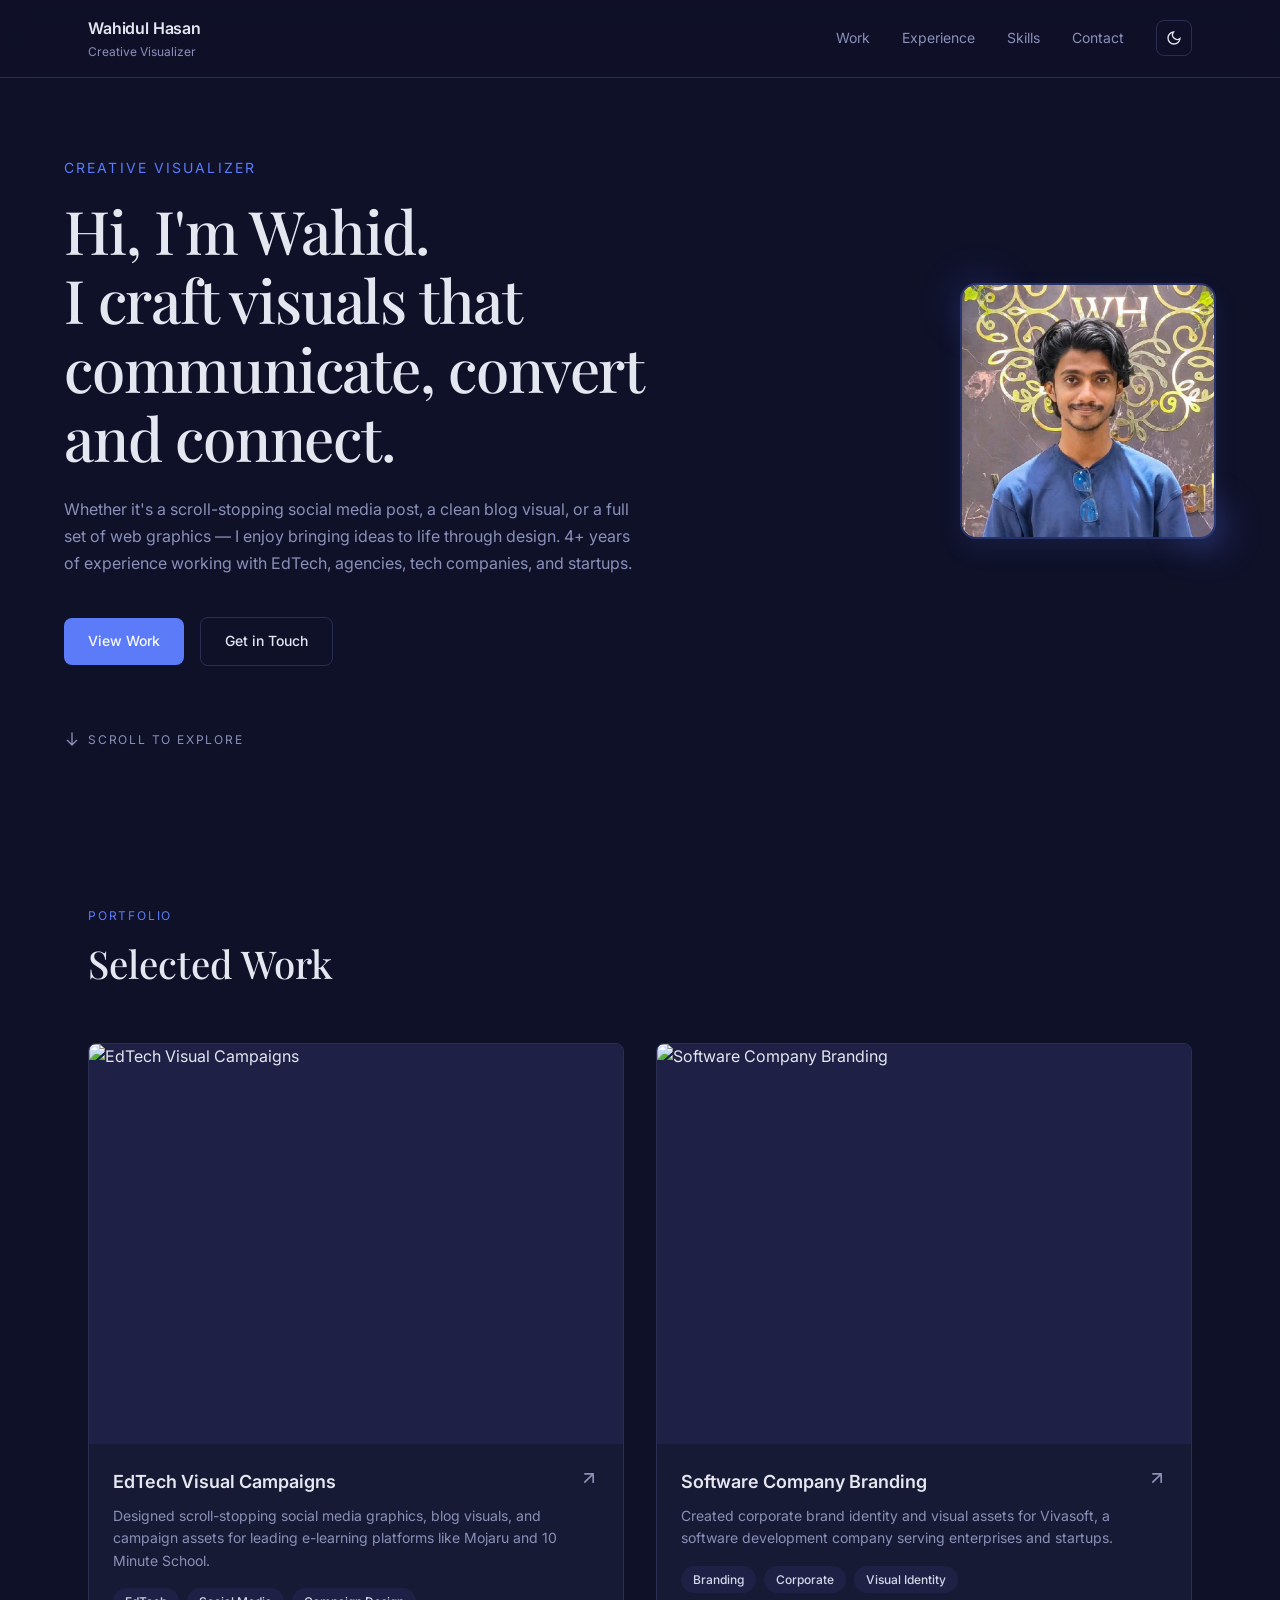
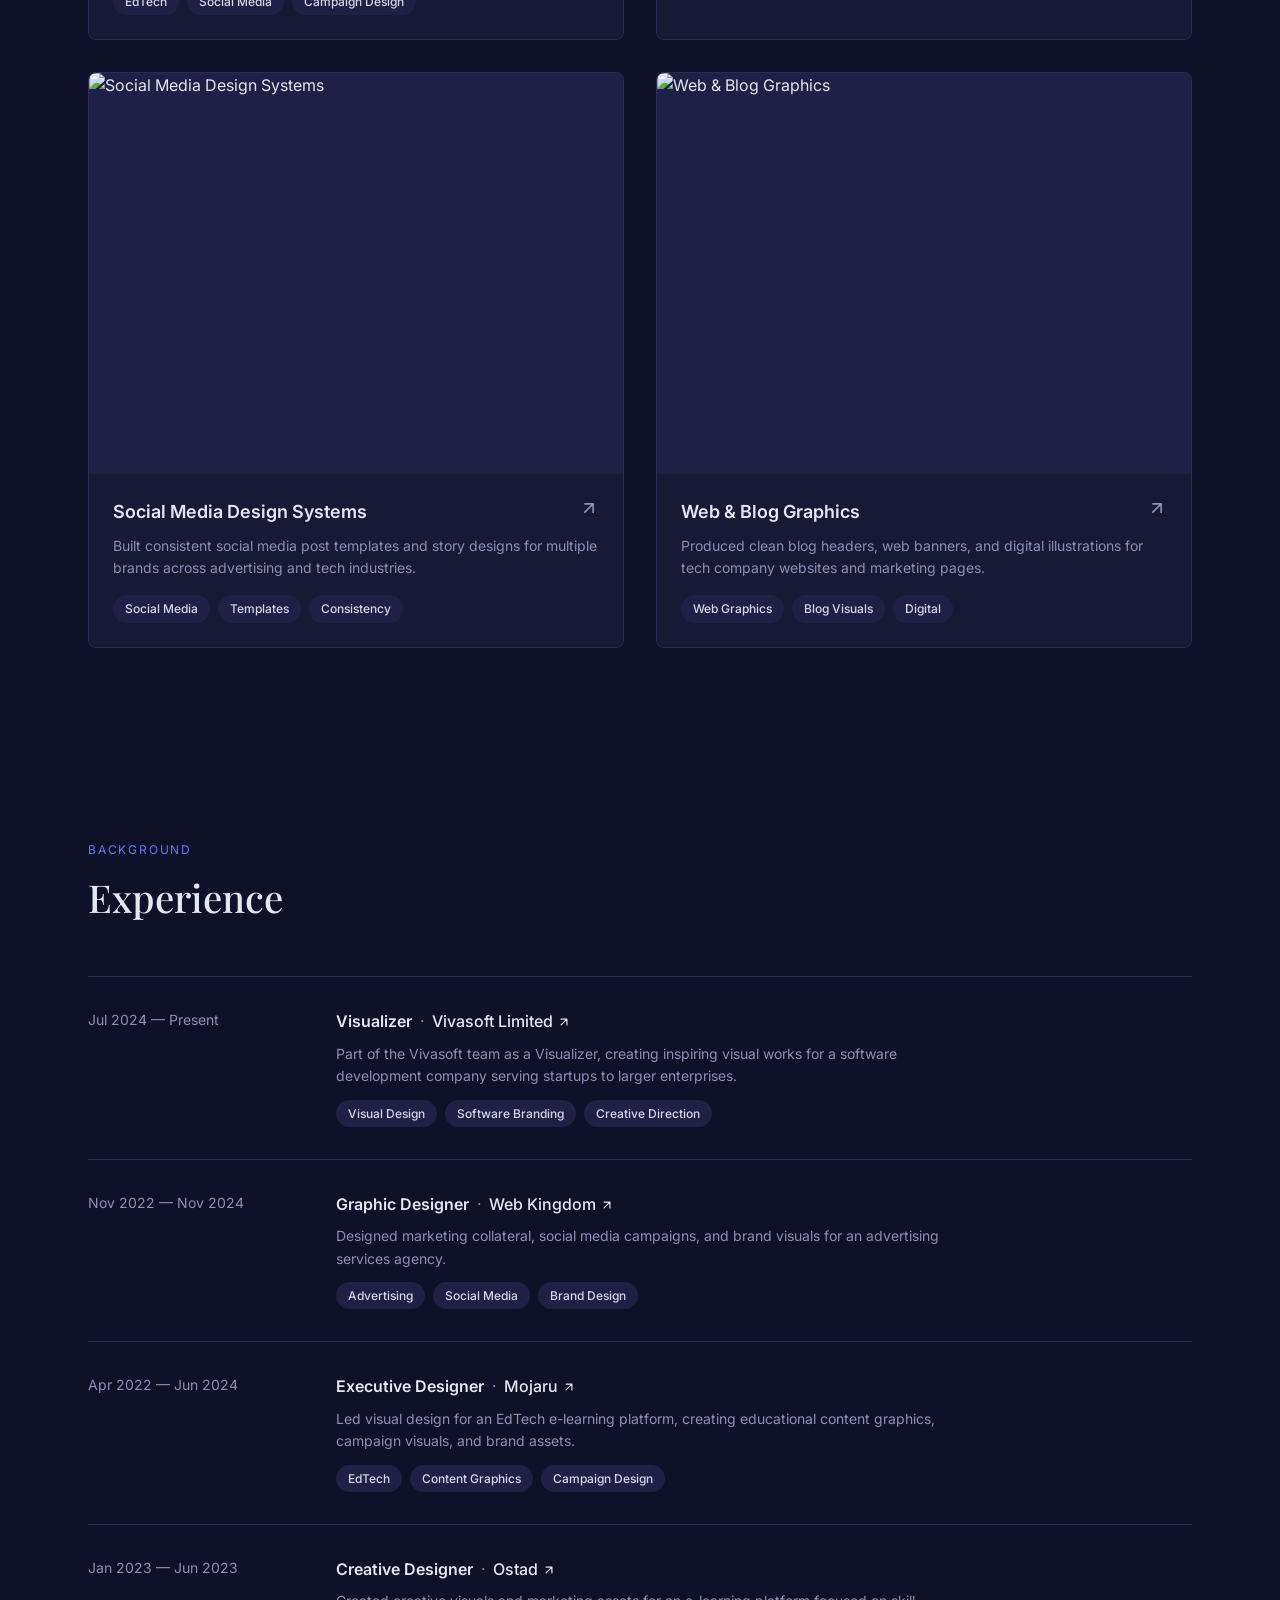
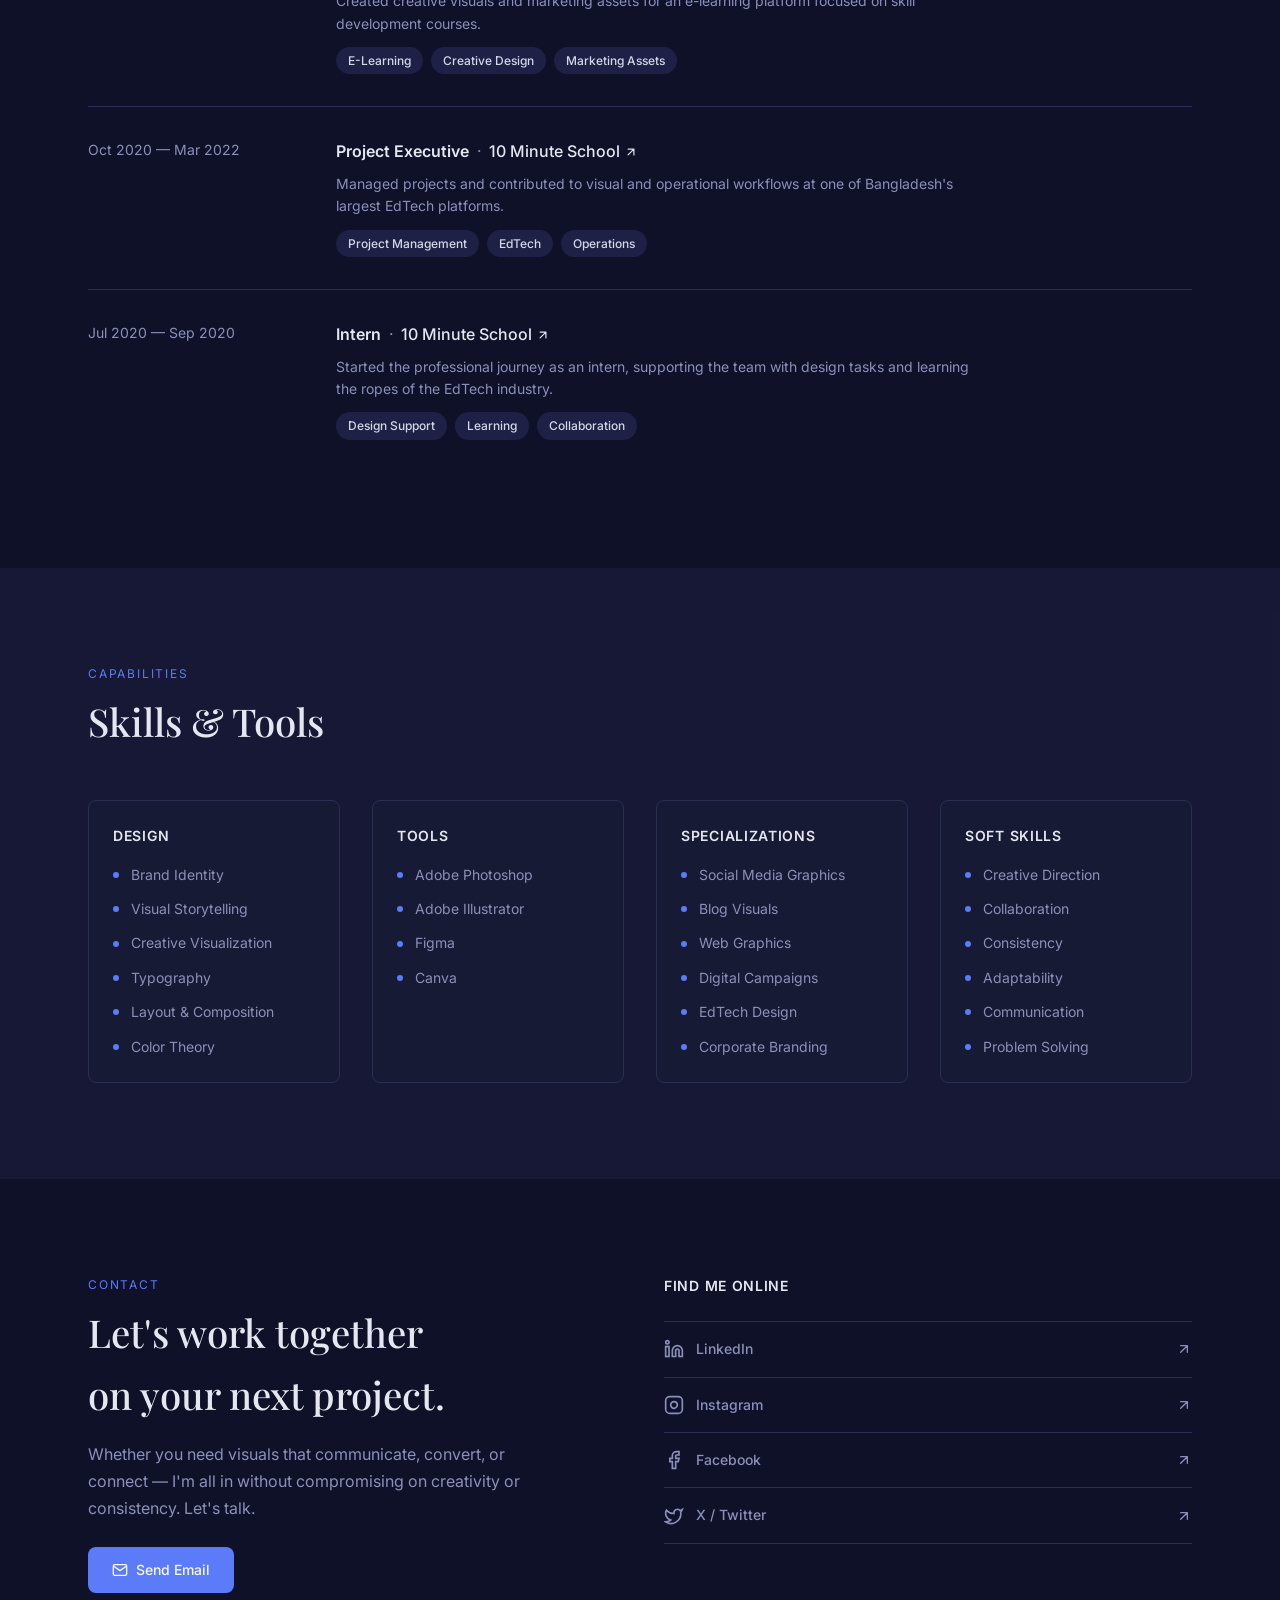
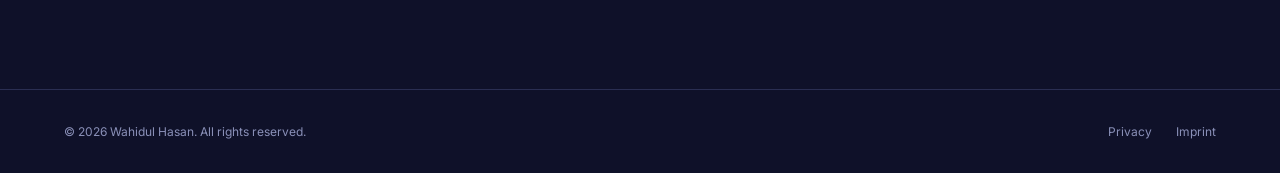
==== index.html @ ffb0f38a "updated pic jpg to png. Updated the Email and other social links" ====
<!DOCTYPE html>
<html lang="en" class="dark scroll-smooth">
<head>
  <meta charset="UTF-8" />
  <meta name="viewport" content="width=device-width, initial-scale=1.0" />
  <title>Wahidul Hasan | Creative Visualizer</title>
  <meta name="description" content="Creative Visualizer crafting visuals that communicate, convert and connect. Portfolio of Wahidul Hasan." />
  <link rel="preconnect" href="https://fonts.googleapis.com" />
  <link rel="preconnect" href="https://fonts.gstatic.com" crossorigin />
  <link href="https://fonts.googleapis.com/css2?family=Inter:wght@400;500;600;700&family=Playfair+Display:wght@400;500;600;700&display=swap" rel="stylesheet" />
  <link rel="stylesheet" href="style.css">
</head>
<body>

  <!-- ===== HEADER ===== -->
  <header class="header">
    <div class="header-inner">
      <a href="#" class="header-brand">
        <span class="header-name">Wahidul Hasan</span>
        <span class="header-title">Creative Visualizer</span>
      </a>
      <nav class="desktop-nav">
        <a href="#work">Work</a>
        <a href="#experience">Experience</a>
        <a href="#skills">Skills</a>
        <a href="#contact">Contact</a>
        <button class="theme-toggle" id="themeToggleDesktop" aria-label="Toggle theme">
          <svg class="icon-sun" xmlns="http://www.w3.org/2000/svg" fill="none" viewBox="0 0 24 24" stroke-width="2" stroke="currentColor"><circle cx="12" cy="12" r="5"/><line x1="12" y1="1" x2="12" y2="3"/><line x1="12" y1="21" x2="12" y2="23"/><line x1="4.22" y1="4.22" x2="5.64" y2="5.64"/><line x1="18.36" y1="18.36" x2="19.78" y2="19.78"/><line x1="1" y1="12" x2="3" y2="12"/><line x1="21" y1="12" x2="23" y2="12"/><line x1="4.22" y1="19.78" x2="5.64" y2="18.36"/><line x1="18.36" y1="5.64" x2="19.78" y2="4.22"/></svg>
          <svg class="icon-moon" xmlns="http://www.w3.org/2000/svg" fill="none" viewBox="0 0 24 24" stroke-width="2" stroke="currentColor"><path d="M21 12.79A9 9 0 1 1 11.21 3 7 7 0 0 0 21 12.79z"/></svg>
        </button>
      </nav>
      <div class="mobile-controls">
        <button class="theme-toggle" id="themeToggleMobile" aria-label="Toggle theme">
          <svg class="icon-sun" xmlns="http://www.w3.org/2000/svg" fill="none" viewBox="0 0 24 24" stroke-width="2" stroke="currentColor"><circle cx="12" cy="12" r="5"/><line x1="12" y1="1" x2="12" y2="3"/><line x1="12" y1="21" x2="12" y2="23"/><line x1="4.22" y1="4.22" x2="5.64" y2="5.64"/><line x1="18.36" y1="18.36" x2="19.78" y2="19.78"/><line x1="1" y1="12" x2="3" y2="12"/><line x1="21" y1="12" x2="23" y2="12"/><line x1="4.22" y1="19.78" x2="5.64" y2="18.36"/><line x1="18.36" y1="5.64" x2="19.78" y2="4.22"/></svg>
          <svg class="icon-moon" xmlns="http://www.w3.org/2000/svg" fill="none" viewBox="0 0 24 24" stroke-width="2" stroke="currentColor"><path d="M21 12.79A9 9 0 1 1 11.21 3 7 7 0 0 0 21 12.79z"/></svg>
        </button>
        <button class="hamburger" id="hamburgerBtn" aria-label="Open menu">
          <svg class="icon-menu" xmlns="http://www.w3.org/2000/svg" fill="none" viewBox="0 0 24 24" stroke-width="2" stroke="currentColor"><line x1="3" y1="6" x2="21" y2="6"/><line x1="3" y1="12" x2="21" y2="12"/><line x1="3" y1="18" x2="21" y2="18"/></svg>
          <svg class="icon-x" xmlns="http://www.w3.org/2000/svg" fill="none" viewBox="0 0 24 24" stroke-width="2" stroke="currentColor"><line x1="18" y1="6" x2="6" y2="18"/><line x1="6" y1="6" x2="18" y2="18"/></svg>
        </button>
      </div>
    </div>
    <div class="mobile-menu" id="mobileMenu">
      <nav>
        <a href="#work">Work</a>
        <a href="#experience">Experience</a>
        <a href="#skills">Skills</a>
        <a href="#contact">Contact</a>
      </nav>
    </div>
  </header>

  <main>
    <!-- ===== HERO ===== -->
    <section class="hero">
      <div class="hero-inner">
        <div class="hero-content">
          <div class="hero-text">
            <p class="hero-label">Creative Visualizer</p>
            <h1 class="hero-heading">Hi, I'm Wahid.<br> I craft visuals that communicate, convert and connect.</h1>
            <p class="hero-description">Whether it's a scroll-stopping social media post, a clean blog visual, or a full set of web graphics &mdash; I enjoy bringing ideas to life through design. 4+ years of experience working with EdTech, agencies, tech companies, and startups.</p>
            <div class="hero-actions">
              <a href="#work" class="btn-primary">View Work</a>
              <a href="#contact" class="btn-outline">Get in Touch</a>
            </div>
          </div>
          <div class="hero-photo">
            <div class="hero-photo-frame">
              <img src="/photos/wahidPic.png" alt="Wahidul Hasan profile photo" />
            </div>
            <div class="hero-photo-glow-1"></div>
            <div class="hero-photo-glow-2"></div>
          </div>
        </div>
        <div class="hero-scroll">
          <svg xmlns="http://www.w3.org/2000/svg" fill="none" viewBox="0 0 24 24" stroke-width="2" stroke="currentColor"><path stroke-linecap="round" stroke-linejoin="round" d="M19 14l-7 7m0 0l-7-7m7 7V3"/></svg>
          <span>Scroll to explore</span>
        </div>
      </div>
    </section>

    <!-- ===== SELECTED WORK ===== -->
    <section id="work" class="section">
      <div class="container">
        <div class="section-header">
          <p class="section-label">Portfolio</p>
          <h2 class="section-heading">Selected Work</h2>
        </div>
        <div class="work-grid">

          <article class="work-card">
            <div class="work-card-image">
              <img src="/images/project-1.jpg" alt="EdTech Visual Campaigns" />
            </div>
            <div class="work-card-body">
              <div class="work-card-top">
                <h3 class="work-card-title">EdTech Visual Campaigns</h3>
                <svg xmlns="http://www.w3.org/2000/svg" fill="none" viewBox="0 0 24 24" stroke-width="2" stroke="currentColor"><path stroke-linecap="round" stroke-linejoin="round" d="M7 17L17 7M17 7H7M17 7v10"/></svg>
              </div>
              <p class="work-card-desc">Designed scroll-stopping social media graphics, blog visuals, and campaign assets for leading e-learning platforms like Mojaru and 10 Minute School.</p>
              <div class="work-card-tags">
                <span class="tag">EdTech</span>
                <span class="tag">Social Media</span>
                <span class="tag">Campaign Design</span>
              </div>
            </div>
          </article>

          <article class="work-card">
            <div class="work-card-image">
              <img src="/images/project-2.jpg" alt="Software Company Branding" />
            </div>
            <div class="work-card-body">
              <div class="work-card-top">
                <h3 class="work-card-title">Software Company Branding</h3>
                <svg xmlns="http://www.w3.org/2000/svg" fill="none" viewBox="0 0 24 24" stroke-width="2" stroke="currentColor"><path stroke-linecap="round" stroke-linejoin="round" d="M7 17L17 7M17 7H7M17 7v10"/></svg>
              </div>
              <p class="work-card-desc">Created corporate brand identity and visual assets for Vivasoft, a software development company serving enterprises and startups.</p>
              <div class="work-card-tags">
                <span class="tag">Branding</span>
                <span class="tag">Corporate</span>
                <span class="tag">Visual Identity</span>
              </div>
            </div>
          </article>

          <article class="work-card">
            <div class="work-card-image">
              <img src="/images/project-3.jpg" alt="Social Media Design Systems" />
            </div>
            <div class="work-card-body">
              <div class="work-card-top">
                <h3 class="work-card-title">Social Media Design Systems</h3>
                <svg xmlns="http://www.w3.org/2000/svg" fill="none" viewBox="0 0 24 24" stroke-width="2" stroke="currentColor"><path stroke-linecap="round" stroke-linejoin="round" d="M7 17L17 7M17 7H7M17 7v10"/></svg>
              </div>
              <p class="work-card-desc">Built consistent social media post templates and story designs for multiple brands across advertising and tech industries.</p>
              <div class="work-card-tags">
                <span class="tag">Social Media</span>
                <span class="tag">Templates</span>
                <span class="tag">Consistency</span>
              </div>
            </div>
          </article>

          <a href="https://www.behance.net/gallery/232920399/Vivasoft-SEO-Optimized-Blog-Feature-Images" target="_blank" rel="noopener noreferrer">
            <article class="work-card">
                    <div class="work-card-image">
                    <img src="/images/project-4.jpg" alt="Web & Blog Graphics" />
                    </div>
                    <div class="work-card-body">
                    <div class="work-card-top">
                        <h3 class="work-card-title">Web &amp; Blog Graphics</h3>
                        <svg xmlns="http://www.w3.org/2000/svg" fill="none" viewBox="0 0 24 24" stroke-width="2" stroke="currentColor"><path stroke-linecap="round" stroke-linejoin="round" d="M7 17L17 7M17 7H7M17 7v10"/></svg>
                    </div>
                    <p class="work-card-desc">Produced clean blog headers, web banners, and digital illustrations for tech company websites and marketing pages.</p>
                    <div class="work-card-tags">
                        <span class="tag">Web Graphics</span>
                        <span class="tag">Blog Visuals</span>
                        <span class="tag">Digital</span>
                    </div>
                    </div>
                </article>
          </a>

        </div>
      </div>
    </section>

    <!-- ===== EXPERIENCE ===== -->
    <section id="experience" class="section">
      <div class="container">
        <div class="section-header">
          <p class="section-label">Background</p>
          <h2 class="section-heading">Experience</h2>
        </div>
        <div class="exp-list">

          <div class="exp-item">
            <span class="exp-period">Jul 2024 &mdash; Present</span>
            <div>
              <div class="exp-role-line">
                <h3 class="exp-role">Visualizer</h3>
                <span class="exp-dot">&middot;</span>
                <a href="https://www.vivasoftltd.com/" target="_blank" rel="noopener noreferrer" class="exp-company">
                  Vivasoft Limited
                  <svg xmlns="http://www.w3.org/2000/svg" fill="none" viewBox="0 0 24 24" stroke-width="2" stroke="currentColor"><path stroke-linecap="round" stroke-linejoin="round" d="M7 17L17 7M17 7H7M17 7v10"/></svg>
                </a>
              </div>
              <p class="exp-desc">Part of the Vivasoft team as a Visualizer, creating inspiring visual works for a software development company serving startups to larger enterprises.</p>
              <div class="exp-skills">
                <span class="tag">Visual Design</span>
                <span class="tag">Software Branding</span>
                <span class="tag">Creative Direction</span>
              </div>
            </div>
          </div>

          <div class="exp-item">
            <span class="exp-period">Nov 2022 &mdash; Nov 2024</span>
            <div>
              <div class="exp-role-line">
                <h3 class="exp-role">Graphic Designer</h3>
                <span class="exp-dot">&middot;</span>
                <a href="https://www.webkingdom.xyz/" target="_blank" rel="noopener noreferrer" class="exp-company">
                  Web Kingdom
                  <svg xmlns="http://www.w3.org/2000/svg" fill="none" viewBox="0 0 24 24" stroke-width="2" stroke="currentColor"><path stroke-linecap="round" stroke-linejoin="round" d="M7 17L17 7M17 7H7M17 7v10"/></svg>
                </a>
              </div>
              <p class="exp-desc">Designed marketing collateral, social media campaigns, and brand visuals for an advertising services agency.</p>
              <div class="exp-skills">
                <span class="tag">Advertising</span>
                <span class="tag">Social Media</span>
                <span class="tag">Brand Design</span>
              </div>
            </div>
          </div>

          <div class="exp-item">
            <span class="exp-period">Apr 2022 &mdash; Jun 2024</span>
            <div>
              <div class="exp-role-line">
                <h3 class="exp-role">Executive Designer</h3>
                <span class="exp-dot">&middot;</span>
                <a href="https://mojaru.com/" target="_blank" rel="noopener noreferrer" class="exp-company">
                  Mojaru
                  <svg xmlns="http://www.w3.org/2000/svg" fill="none" viewBox="0 0 24 24" stroke-width="2" stroke="currentColor"><path stroke-linecap="round" stroke-linejoin="round" d="M7 17L17 7M17 7H7M17 7v10"/></svg>
                </a>
              </div>
              <p class="exp-desc">Led visual design for an EdTech e-learning platform, creating educational content graphics, campaign visuals, and brand assets.</p>
              <div class="exp-skills">
                <span class="tag">EdTech</span>
                <span class="tag">Content Graphics</span>
                <span class="tag">Campaign Design</span>
              </div>
            </div>
          </div>

          <div class="exp-item">
            <span class="exp-period">Jan 2023 &mdash; Jun 2023</span>
            <div>
              <div class="exp-role-line">
                <h3 class="exp-role">Creative Designer</h3>
                <span class="exp-dot">&middot;</span>
                <a href="https://ostad.app/" target="_blank" rel="noopener noreferrer" class="exp-company">
                  Ostad
                  <svg xmlns="http://www.w3.org/2000/svg" fill="none" viewBox="0 0 24 24" stroke-width="2" stroke="currentColor"><path stroke-linecap="round" stroke-linejoin="round" d="M7 17L17 7M17 7H7M17 7v10"/></svg>
                </a>
              </div>
              <p class="exp-desc">Created creative visuals and marketing assets for an e-learning platform focused on skill development courses.</p>
              <div class="exp-skills">
                <span class="tag">E-Learning</span>
                <span class="tag">Creative Design</span>
                <span class="tag">Marketing Assets</span>
              </div>
            </div>
          </div>

          <div class="exp-item">
            <span class="exp-period">Oct 2020 &mdash; Mar 2022</span>
            <div>
              <div class="exp-role-line">
                <h3 class="exp-role">Project Executive</h3>
                <span class="exp-dot">&middot;</span>
                <a href="https://10minuteschool.com/" target="_blank" rel="noopener noreferrer" class="exp-company">
                  10 Minute School
                  <svg xmlns="http://www.w3.org/2000/svg" fill="none" viewBox="0 0 24 24" stroke-width="2" stroke="currentColor"><path stroke-linecap="round" stroke-linejoin="round" d="M7 17L17 7M17 7H7M17 7v10"/></svg>
                </a>
              </div>
              <p class="exp-desc">Managed projects and contributed to visual and operational workflows at one of Bangladesh's largest EdTech platforms.</p>
              <div class="exp-skills">
                <span class="tag">Project Management</span>
                <span class="tag">EdTech</span>
                <span class="tag">Operations</span>
              </div>
            </div>
          </div>

          <div class="exp-item">
            <span class="exp-period">Jul 2020 &mdash; Sep 2020</span>
            <div>
              <div class="exp-role-line">
                <h3 class="exp-role">Intern</h3>
                <span class="exp-dot">&middot;</span>
                <a href="https://10minuteschool.com/" target="_blank" rel="noopener noreferrer" class="exp-company">
                  10 Minute School
                  <svg xmlns="http://www.w3.org/2000/svg" fill="none" viewBox="0 0 24 24" stroke-width="2" stroke="currentColor"><path stroke-linecap="round" stroke-linejoin="round" d="M7 17L17 7M17 7H7M17 7v10"/></svg>
                </a>
              </div>
              <p class="exp-desc">Started the professional journey as an intern, supporting the team with design tasks and learning the ropes of the EdTech industry.</p>
              <div class="exp-skills">
                <span class="tag">Design Support</span>
                <span class="tag">Learning</span>
                <span class="tag">Collaboration</span>
              </div>
            </div>
          </div>

        </div>
      </div>
    </section>

    <!-- ===== SKILLS ===== -->
    <section id="skills" class="section skills-section">
      <div class="container">
        <div class="section-header">
          <p class="section-label">Capabilities</p>
          <h2 class="section-heading">Skills &amp; Tools</h2>
        </div>
        <div class="skills-grid">

          <div class="skill-card">
            <h3 class="skill-card-title">Design</h3>
            <ul class="skill-list">
              <li class="skill-item"><span class="skill-dot"></span>Brand Identity</li>
              <li class="skill-item"><span class="skill-dot"></span>Visual Storytelling</li>
              <li class="skill-item"><span class="skill-dot"></span>Creative Visualization</li>
              <li class="skill-item"><span class="skill-dot"></span>Typography</li>
              <li class="skill-item"><span class="skill-dot"></span>Layout &amp; Composition</li>
              <li class="skill-item"><span class="skill-dot"></span>Color Theory</li>
            </ul>
          </div>

          <div class="skill-card">
            <h3 class="skill-card-title">Tools</h3>
            <ul class="skill-list">
              <li class="skill-item"><span class="skill-dot"></span>Adobe Photoshop</li>
              <li class="skill-item"><span class="skill-dot"></span>Adobe Illustrator</li>
              <li class="skill-item"><span class="skill-dot"></span>Figma</li>
              <li class="skill-item"><span class="skill-dot"></span>Canva</li>
            </ul>
          </div>

          <div class="skill-card">
            <h3 class="skill-card-title">Specializations</h3>
            <ul class="skill-list">
              <li class="skill-item"><span class="skill-dot"></span>Social Media Graphics</li>
              <li class="skill-item"><span class="skill-dot"></span>Blog Visuals</li>
              <li class="skill-item"><span class="skill-dot"></span>Web Graphics</li>
              <li class="skill-item"><span class="skill-dot"></span>Digital Campaigns</li>
              <li class="skill-item"><span class="skill-dot"></span>EdTech Design</li>
              <li class="skill-item"><span class="skill-dot"></span>Corporate Branding</li>
            </ul>
          </div>

          <div class="skill-card">
            <h3 class="skill-card-title">Soft Skills</h3>
            <ul class="skill-list">
              <li class="skill-item"><span class="skill-dot"></span>Creative Direction</li>
              <li class="skill-item"><span class="skill-dot"></span>Collaboration</li>
              <li class="skill-item"><span class="skill-dot"></span>Consistency</li>
              <li class="skill-item"><span class="skill-dot"></span>Adaptability</li>
              <li class="skill-item"><span class="skill-dot"></span>Communication</li>
              <li class="skill-item"><span class="skill-dot"></span>Problem Solving</li>
            </ul>
          </div>

        </div>
      </div>
    </section>

    <!-- ===== CONTACT ===== -->
    <section id="contact" class="section">
      <div class="container">
        <div class="contact-grid">
          <div>
            <p class="section-label">Contact</p>
            <h2 class="contact-heading">Let's work together on your next project.</h2>
            <p class="contact-desc">Whether you need visuals that communicate, convert, or connect &mdash; I'm all in without compromising on creativity or consistency. Let's talk.</p>
            <div class="contact-cta">
              <a href="https://mail.google.com/mail/?view=cm&fs=1&to=wahiiidhasan@gmail.com" target="_blank" rel="noopener noreferrer" class="btn-primary">
                <svg xmlns="http://www.w3.org/2000/svg" fill="none" viewBox="0 0 24 24" stroke-width="2" stroke="currentColor">
                    <rect x="2" y="4" width="20" height="16" rx="2" ry="2"/>
                    <path d="M22 6L12 13 2 6"/>
                </svg>
                Send Email
              </a>
            </div>
          </div>
          <div>
            <h3 class="socials-title">Find Me Online</h3>

            <a href="https://www.linkedin.com/in/wahiiidhasan/" target="_blank" rel="noopener noreferrer" class="social-link">
              <div class="social-link-left">
                <svg xmlns="http://www.w3.org/2000/svg" fill="none" viewBox="0 0 24 24" stroke-width="2" stroke="currentColor"><path d="M16 8a6 6 0 0 1 6 6v7h-4v-7a2 2 0 0 0-2-2 2 2 0 0 0-2 2v7h-4v-7a6 6 0 0 1 6-6z"/><rect x="2" y="9" width="4" height="12"/><circle cx="4" cy="4" r="2"/></svg>
                <span>LinkedIn</span>
              </div>
              <svg class="arrow-icon" xmlns="http://www.w3.org/2000/svg" fill="none" viewBox="0 0 24 24" stroke-width="2" stroke="currentColor"><path stroke-linecap="round" stroke-linejoin="round" d="M7 17L17 7M17 7H7M17 7v10"/></svg>
            </a>

            <a href="https://www.instagram.com/wah111d" target="_blank" rel="noopener noreferrer" class="social-link">
              <div class="social-link-left">
                <svg xmlns="http://www.w3.org/2000/svg" fill="none" viewBox="0 0 24 24" stroke-width="2" stroke="currentColor"><rect x="2" y="2" width="20" height="20" rx="5" ry="5"/><path d="M16 11.37A4 4 0 1 1 12.63 8 4 4 0 0 1 16 11.37z"/><line x1="17.5" y1="6.5" x2="17.51" y2="6.5"/></svg>
                <span>Instagram</span>
              </div>
              <svg class="arrow-icon" xmlns="http://www.w3.org/2000/svg" fill="none" viewBox="0 0 24 24" stroke-width="2" stroke="currentColor"><path stroke-linecap="round" stroke-linejoin="round" d="M7 17L17 7M17 7H7M17 7v10"/></svg>
            </a>
            <a href="https://www.facebook.com/wahiiidhasan" target="_blank" rel="noopener noreferrer" class="social-link">
              <div class="social-link-left">
                <svg xmlns="http://www.w3.org/2000/svg" fill="none" viewBox="0 0 24 24" stroke-width="2" stroke="currentColor">
                  <path d="M18 2h-3a5 5 0 0 0-5 5v3H7v4h3v8h4v-8h3l1-4h-4V7a1 1 0 0 1 1-1h3z"/>
                </svg>
                <span>Facebook</span>
              </div>
              <svg class="arrow-icon" xmlns="http://www.w3.org/2000/svg" fill="none" viewBox="0 0 24 24" stroke-width="2" stroke="currentColor">
                <path stroke-linecap="round" stroke-linejoin="round" d="M7 17L17 7M17 7H7M17 7v10"/>
              </svg>
            </a>

            <a href="https://x.com/wahiiidhasan" target="_blank" rel="noopener noreferrer" class="social-link">
              <div class="social-link-left">
                <svg xmlns="http://www.w3.org/2000/svg" fill="none" viewBox="0 0 24 24" stroke-width="2" stroke="currentColor"><path d="M22 4s-.7 2.1-2 3.4c1.6 10-9.4 17.3-18 11.6 2.2.1 4.4-.6 6-2C3 15.5.5 9.6 3 5c2.2 2.6 5.6 4.1 9 4-.9-4.2 4-6.6 7-3.8 1.1 0 3-1.2 3-1.2z"/></svg>
                <span>X / Twitter</span>
              </div>
              <svg class="arrow-icon" xmlns="http://www.w3.org/2000/svg" fill="none" viewBox="0 0 24 24" stroke-width="2" stroke="currentColor"><path stroke-linecap="round" stroke-linejoin="round" d="M7 17L17 7M17 7H7M17 7v10"/></svg>
            </a>

            <div class="social-link-border-end"></div>
          </div>
        </div>
      </div>
    </section>
  </main>

  <!-- ===== FOOTER ===== -->
  <footer class="footer">
    <div class="footer-inner">
      <p class="footer-copy">&copy; 2026 Wahidul Hasan. All rights reserved.</p>
      <div class="footer-links">
        <a href="#">Privacy</a>
        <a href="#">Imprint</a>
      </div>
    </div>
  </footer>
  <script type="module" src="script.js"></script>
</body>
</html>
---- style.css ----
/* ===== RESET ===== */
    *, *::before, *::after { box-sizing: border-box; margin: 0; padding: 0; }

    /* ===== CSS VARIABLES ===== */
    :root {
      --bg: #f5f6fa;
      --fg: #1a1e36;
      --card: #ffffff;
      --card-fg: #1a1e36;
      --primary: #3b5de7;
      --primary-fg: #f8f9fc;
      --secondary: #ebeef8;
      --secondary-fg: #2a2f4a;
      --muted: #e5e8f2;
      --muted-fg: #6b7194;
      --accent: #4a6cf7;
      --accent-fg: #ffffff;
      --border: #dcdfe9;
      --radius: 0.5rem;
      --font-sans: 'Inter', system-ui, -apple-system, sans-serif;
      --font-serif: 'Playfair Display', Georgia, serif;
    }

    html.dark {
      --bg: #0f1129;
      --fg: #e4e6f0;
      --card: #171a34;
      --card-fg: #e4e6f0;
      --primary: #5b7bf9;
      --primary-fg: #f8f9fc;
      --secondary: #1e2145;
      --secondary-fg: #d4d7e8;
      --muted: #1e2145;
      --muted-fg: #8a90b8;
      --accent: #5b7bf9;
      --accent-fg: #ffffff;
      --border: #2a2e52;
    }

    /* ===== BASE ===== */
    html { font-size: 16px; }
    body {
      font-family: var(--font-sans);
      background: var(--bg);
      color: var(--fg);
      line-height: 1.6;
      -webkit-font-smoothing: antialiased;
      -moz-osx-font-smoothing: grayscale;
    }
    a { text-decoration: none; color: inherit; }
    img { display: block; max-width: 100%; }
    ul { list-style: none; }

    /* ===== UTILITY ===== */
    .container { max-width: 72rem; margin: 0 auto; padding: 0 1.5rem; }
    .sr-only { position: absolute; width: 1px; height: 1px; padding: 0; margin: -1px; overflow: hidden; clip: rect(0,0,0,0); white-space: nowrap; border: 0; }

    /* ===== HEADER ===== */
    .header {
      position: fixed; top: 0; left: 0; right: 0; z-index: 50;
      background: color-mix(in srgb, var(--bg) 80%, transparent);
      backdrop-filter: blur(12px);
      -webkit-backdrop-filter: blur(12px);
      border-bottom: 1px solid var(--border);
    }
    .header-inner {
      max-width: 72rem; margin: 0 auto; padding: 1rem 1.5rem;
      display: flex; align-items: center; justify-content: space-between;
    }
    .header-brand { display: flex; flex-direction: column; }
    .header-name { font-size: 1rem; font-weight: 600; letter-spacing: -0.01em; color: var(--fg); }
    .header-title { font-size: 0.75rem; color: var(--muted-fg); }
    .desktop-nav { display: flex; align-items: center; gap: 2rem; }
    .desktop-nav a { font-size: 0.875rem; color: var(--muted-fg); transition: color 0.2s; }
    .desktop-nav a:hover { color: var(--fg); }

    .theme-toggle {
      position: relative; display: flex; align-items: center; justify-content: center;
      width: 2.25rem; height: 2.25rem; border-radius: var(--radius);
      border: 1px solid var(--border); background: transparent; cursor: pointer;
      color: var(--fg); transition: background 0.2s;
    }
    .theme-toggle:hover { background: var(--secondary); }
    .theme-toggle svg { width: 1rem; height: 1rem; }
    .theme-toggle .icon-sun { display: block; }
    .theme-toggle .icon-moon { display: none; }
    html.dark .theme-toggle .icon-sun { display: none; }
    html.dark .theme-toggle .icon-moon { display: block; }

    .mobile-controls { display: none; align-items: center; gap: 0.75rem; }
    .hamburger {
      display: flex; align-items: center; justify-content: center;
      background: none; border: none; cursor: pointer; color: var(--fg);
      width: 2.25rem; height: 2.25rem;
    }
    .hamburger svg { width: 1.25rem; height: 1.25rem; }
    .hamburger .icon-x { display: none; }
    .hamburger.open .icon-menu { display: none; }
    .hamburger.open .icon-x { display: block; }

    .mobile-menu {
      display: none; border-top: 1px solid var(--border);
      background: var(--bg); padding: 1rem 1.5rem;
    }
    .mobile-menu.open { display: block; }
    .mobile-menu nav { display: flex; flex-direction: column; gap: 1rem; }
    .mobile-menu a { font-size: 0.875rem; color: var(--muted-fg); transition: color 0.2s; }
    .mobile-menu a:hover { color: var(--fg); }

    @media (max-width: 767px) {
      .desktop-nav { display: none; }
      .mobile-controls { display: flex; }
    }

    /* ===== HERO ===== */
    .hero {
      min-height: 90vh; display: flex; flex-direction: column;
      justify-content: center; padding: 6rem 1.5rem 0;
    }
    .hero-inner { max-width: 72rem; margin: 0 auto; width: 100%; }
    .hero-content { display: flex; align-items: center; justify-content: space-between; gap: 3rem; }
    .hero-text { flex: 1; }
    .hero-label { font-size: 0.875rem; text-transform: uppercase; letter-spacing: 0.15em; color: var(--accent); margin-bottom: 1rem; }
    .hero-heading {
      font-family: var(--font-serif); font-size: clamp(2rem, 5vw, 3.75rem);
      font-weight: 500; line-height: 1.15; letter-spacing: -0.02em;
      color: var(--fg); max-width: 40rem; text-wrap: balance;
    }
    .hero-description { margin-top: 1.5rem; max-width: 36rem; font-size: 1rem; line-height: 1.7; color: var(--muted-fg); }
    .hero-actions { margin-top: 2.5rem; display: flex; align-items: center; gap: 1rem; flex-wrap: wrap; }
    .btn-primary {
      display: inline-flex; align-items: center; gap: 0.5rem;
      padding: 0.75rem 1.5rem; border-radius: var(--radius);
      background: var(--primary); color: var(--primary-fg);
      font-size: 0.875rem; font-weight: 500; border: none; cursor: pointer;
      transition: opacity 0.2s;
    }
    .btn-primary:hover { opacity: 0.9; }
    .btn-outline {
      display: inline-flex; 
      align-items: center; 
      gap: 0.5rem;
      padding: 0.75rem 1.5rem; 
      border-radius: var(--radius);
      border: 1px solid var(--border); 
      background: transparent;
      color: var(--fg); 
      font-size: 0.875rem; 
      font-weight: 500;
      cursor: pointer; 
      transition: background 0.2s;
    }
    .btn-outline:hover { background: var(--secondary); }

    .hero-photo { position: relative; flex-shrink: 0; }
    .hero-photo-frame {
      width: 16rem; 
      height: 16rem; 
      border-radius: 1rem; 
      overflow: hidden;
      border: 2px solid color-mix(in srgb, var(--accent) 30%, transparent);
      box-shadow: 0 10px 25px color-mix(in srgb, var(--accent) 10%, transparent);
    }
    .hero-photo-frame img { 
        width: 100%; 
        height: 100%; 
        object-fit: cover; }
    .hero-photo-glow-1 {
      position: absolute; bottom: -0.75rem; right: -0.75rem;
      width: 3rem; height: 3rem; border-radius: 0.5rem;
      background: color-mix(in srgb, var(--accent) 20%, transparent);
      filter: blur(16px);
    }
    .hero-photo-glow-2 {
      position: absolute; top: -0.75rem; left: -0.75rem;
      width: 4rem; height: 4rem; border-radius: 50%;
      background: color-mix(in srgb, var(--primary) 10%, transparent);
      filter: blur(16px);
    }

    .hero-scroll { margin-top: 4rem; display: flex; align-items: center; gap: 0.5rem; color: var(--muted-fg); }
    .hero-scroll svg { width: 1rem; height: 1rem; animation: bounce 1.5s infinite; }
    .hero-scroll span { font-size: 0.75rem; text-transform: uppercase; letter-spacing: 0.15em; }

    @keyframes bounce {
      0%, 100% { transform: translateY(0); }
      50% { transform: translateY(4px); }
    }

    @media (max-width: 767px) {
      .hero-content { flex-direction: column-reverse; align-items: flex-start; }
      .hero-photo-frame { width: 12rem; height: 12rem; }
    }

    /* ===== SECTION SHARED ===== */
    .section { padding: 6rem 1.5rem; }
    .section-label { font-size: 0.75rem; text-transform: uppercase; letter-spacing: 0.15em; color: var(--accent); margin-bottom: 0.5rem; }
    .section-heading {
      font-family: var(--font-serif); font-size: clamp(1.875rem, 3vw, 2.5rem);
      font-weight: 500; color: var(--fg);
    }
    .section-header { margin-bottom: 3rem; }

    /* ===== SELECTED WORK ===== */
    .work-grid { display: grid; gap: 2rem; grid-template-columns: 1fr; }
    @media (min-width: 768px) { .work-grid { grid-template-columns: 1fr 1fr; } }
    .work-card {
      border-radius: var(--radius); border: 1px solid var(--border);
      background: var(--card); overflow: hidden; cursor: pointer;
      transition: box-shadow 0.3s, border-color 0.3s;
    }
    .work-card:hover {
      box-shadow: 0 10px 30px rgba(0,0,0,0.12);
      border-color: color-mix(in srgb, var(--accent) 40%, transparent);
    }
    .work-card-image {
      aspect-ratio: 4/3; overflow: hidden; background: var(--secondary);
    }
    .work-card-image img { width: 100%; height: 100%; object-fit: cover; transition: transform 0.5s; }
    .work-card:hover .work-card-image img { transform: scale(1.05); }
    .work-card-body { padding: 1.5rem; }
    .work-card-top { display: flex; align-items: flex-start; justify-content: space-between; gap: 1rem; }
    .work-card-title { font-size: 1.125rem; font-weight: 600; color: var(--card-fg); }
    .work-card-top svg {
      width: 1.25rem; height: 1.25rem; flex-shrink: 0;
      color: var(--muted-fg); transition: transform 0.2s;
    }
    .work-card:hover .work-card-top svg { transform: translate(2px, -2px); }
    .work-card-desc { margin-top: 0.5rem; font-size: 0.875rem; line-height: 1.6; color: var(--muted-fg); }
    .work-card-tags { margin-top: 1rem; display: flex; flex-wrap: wrap; gap: 0.5rem; }
    .tag {
      padding: 0.25rem 0.75rem; border-radius: 9999px;
      background: var(--secondary); font-size: 0.75rem;
      font-weight: 500; color: var(--secondary-fg);
    }

    /* ===== EXPERIENCE ===== */
    .exp-list { display: flex; flex-direction: column; }
    .exp-item {
      display: grid; gap: 1rem; padding: 2rem 0;
      border-top: 1px solid var(--border);
      grid-template-columns: 1fr;
    }
    @media (min-width: 768px) { .exp-item { grid-template-columns: 12.5rem 1fr; gap: 3rem; } }
    .exp-period { font-size: 0.875rem; color: var(--muted-fg); }
    .exp-role-line { display: flex; align-items: center; gap: 0.5rem; flex-wrap: wrap; }
    .exp-role { font-size: 1rem; font-weight: 600; color: var(--fg); }
    .exp-dot { color: var(--muted-fg); }
    .exp-company {
      display: inline-flex; align-items: center; gap: 0.25rem;
      font-size: 1rem; font-weight: 500; color: var(--fg); transition: color 0.2s;
    }
    .exp-company:hover { color: var(--accent); }
    .exp-company svg { width: 0.875rem; height: 0.875rem; }
    .exp-desc { margin-top: 0.5rem; max-width: 40rem; font-size: 0.875rem; line-height: 1.6; color: var(--muted-fg); }
    .exp-skills { margin-top: 0.75rem; display: flex; flex-wrap: wrap; gap: 0.5rem; }

    /* ===== SKILLS ===== */
    .skills-section { background: color-mix(in srgb, var(--secondary) 50%, transparent); }
    .skills-grid { display: grid; gap: 2rem; grid-template-columns: 1fr; }
    @media (min-width: 640px) { .skills-grid { grid-template-columns: 1fr 1fr; } }
    @media (min-width: 1024px) { .skills-grid { grid-template-columns: repeat(4, 1fr); } }
    .skill-card {
      border-radius: var(--radius); border: 1px solid var(--border);
      background: var(--card); padding: 1.5rem;
    }
    .skill-card-title {
      font-size: 0.875rem; font-weight: 600; text-transform: uppercase;
      letter-spacing: 0.05em; color: var(--fg); margin-bottom: 1rem;
    }
    .skill-list { display: flex; flex-direction: column; gap: 0.75rem; }
    .skill-item { display: flex; align-items: center; gap: 0.75rem; font-size: 0.875rem; color: var(--muted-fg); }
    .skill-dot {
      width: 0.375rem; height: 0.375rem; border-radius: 50%;
      background: var(--accent); flex-shrink: 0;
    }

    /* ===== CONTACT ===== */
    .contact-grid { display: grid; gap: 3rem; grid-template-columns: 1fr; }
    @media (min-width: 768px) { .contact-grid { grid-template-columns: 1fr 1fr; } }
    .contact-heading {
      font-family: var(--font-serif); font-size: clamp(1.875rem, 3vw, 2.5rem);
      font-weight: 500; color: var(--fg); text-wrap: balance;
    }
    .contact-desc { margin-top: 1rem; max-width: 28rem; font-size: 1rem; line-height: 1.7; color: var(--muted-fg); }
    .contact-cta { margin-top: 1.5rem; }
    .contact-cta .btn-primary svg { width: 1rem; height: 1rem; }
    .socials-title {
      font-size: 0.875rem; font-weight: 600; text-transform: uppercase;
      letter-spacing: 0.05em; color: var(--fg); margin-bottom: 1.5rem;
    }
    .social-link {
      display: flex; align-items: center; justify-content: space-between;
      padding: 1rem 0; border-top: 1px solid var(--border);
      color: var(--muted-fg); transition: color 0.2s;
    }
    .social-link:hover { color: var(--fg); }
    .social-link-left { display: flex; align-items: center; gap: 0.75rem; }
    .social-link-left svg { width: 1.25rem; height: 1.25rem; }
    .social-link-left span { font-size: 0.875rem; font-weight: 500; }
    .social-link .arrow-icon { width: 1rem; height: 1rem; transition: transform 0.2s; }
    .social-link:hover .arrow-icon { transform: translate(2px, -2px); }
    .social-link-border-end { border-top: 1px solid var(--border); }

    /* ===== FOOTER ===== */
    .footer { border-top: 1px solid var(--border); padding: 2rem 1.5rem; }
    .footer-inner {
      max-width: 72rem; margin: 0 auto;
      display: flex; flex-direction: column; align-items: center;
      justify-content: space-between; gap: 1rem;
    }
    @media (min-width: 640px) { .footer-inner { flex-direction: row; } }
    .footer-copy { font-size: 0.75rem; color: var(--muted-fg); }
    .footer-links { display: flex; align-items: center; gap: 1.5rem; }
    .footer-links a { font-size: 0.75rem; color: var(--muted-fg); transition: color 0.2s; }
    .footer-links a:hover { color: var(--fg); }
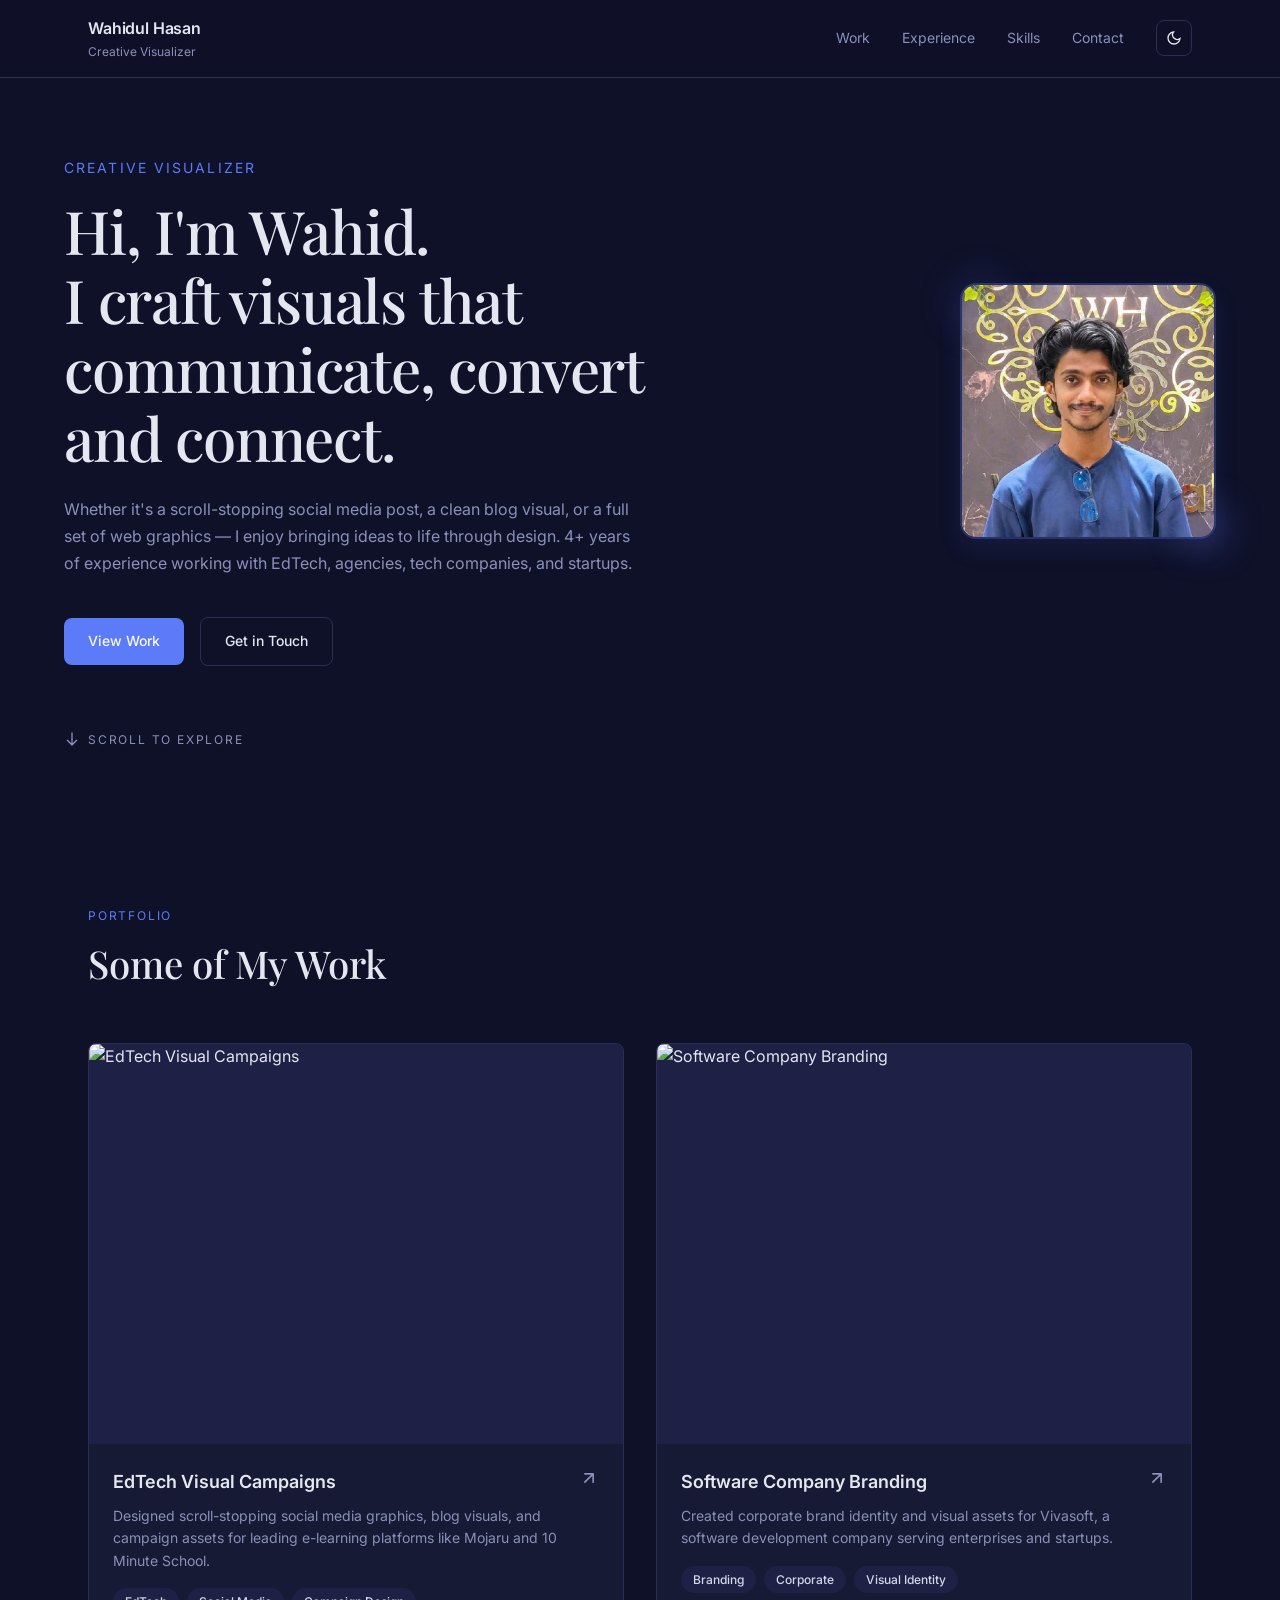
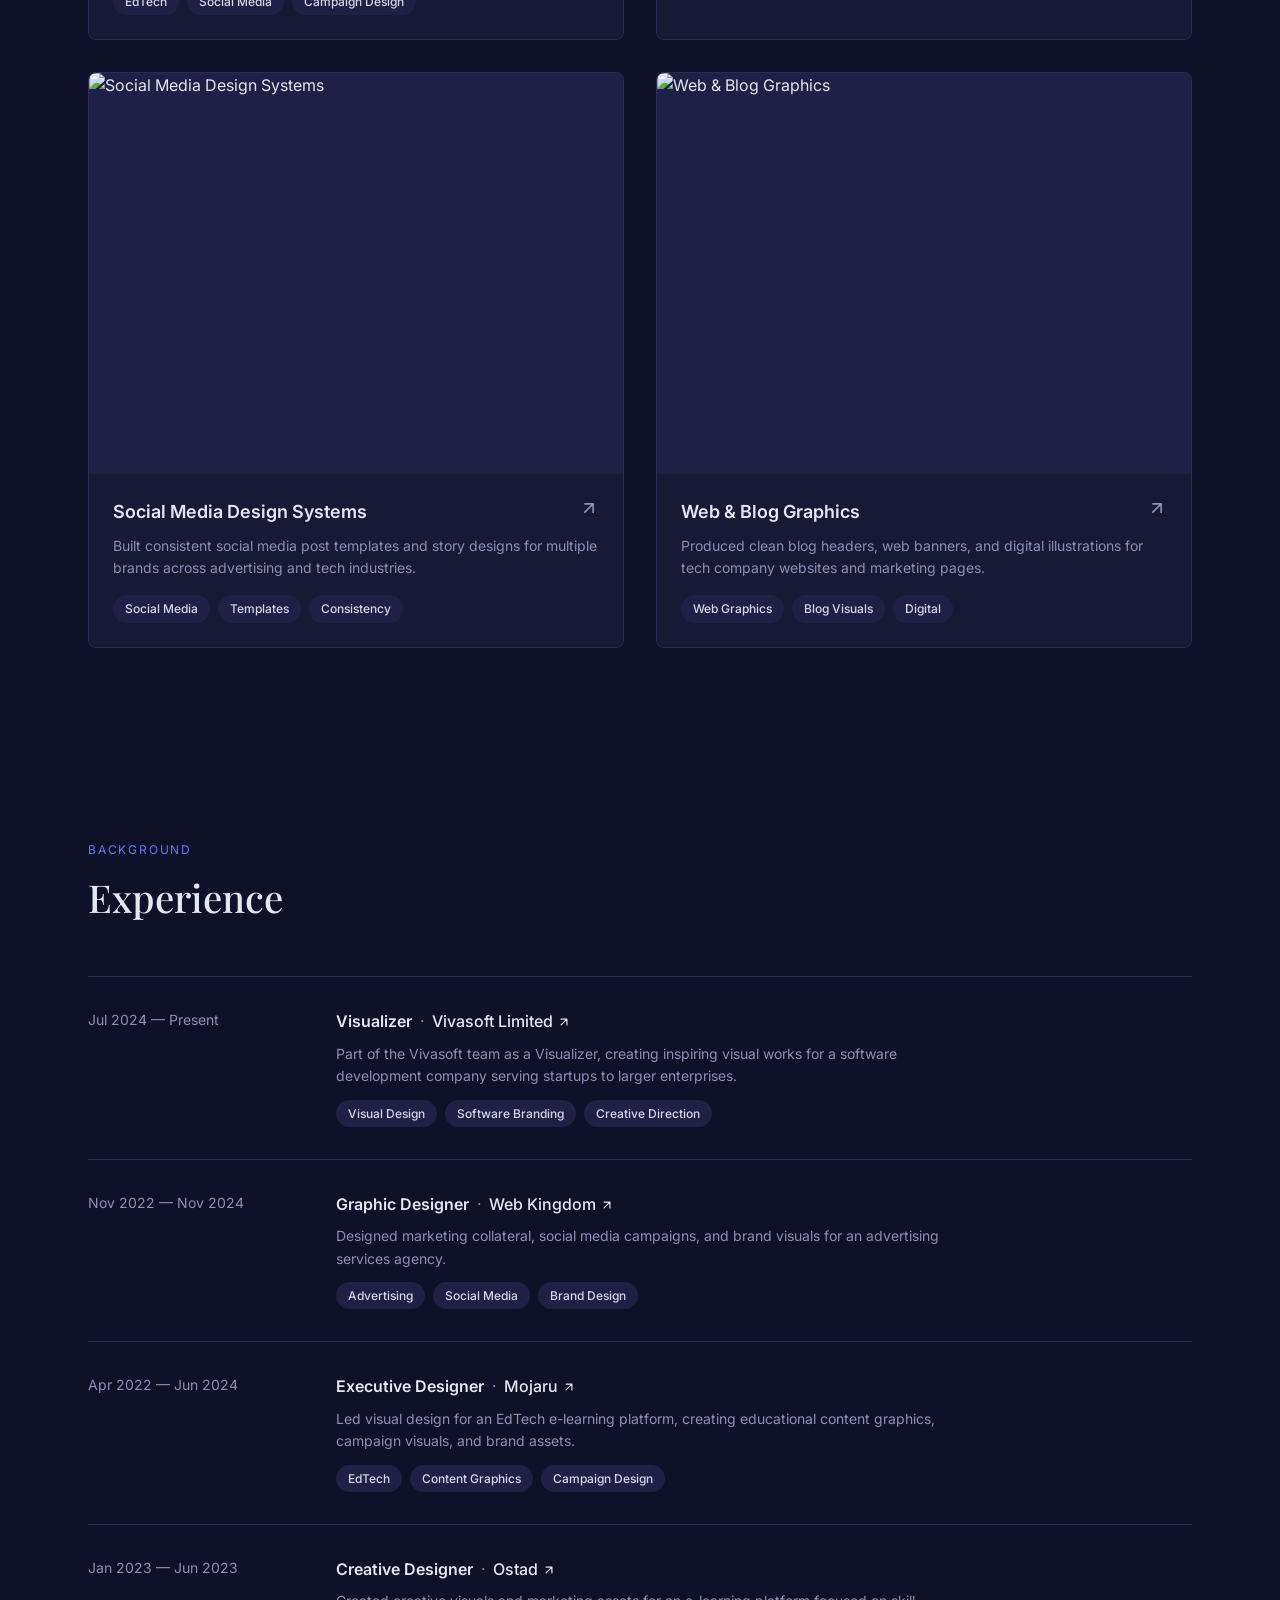
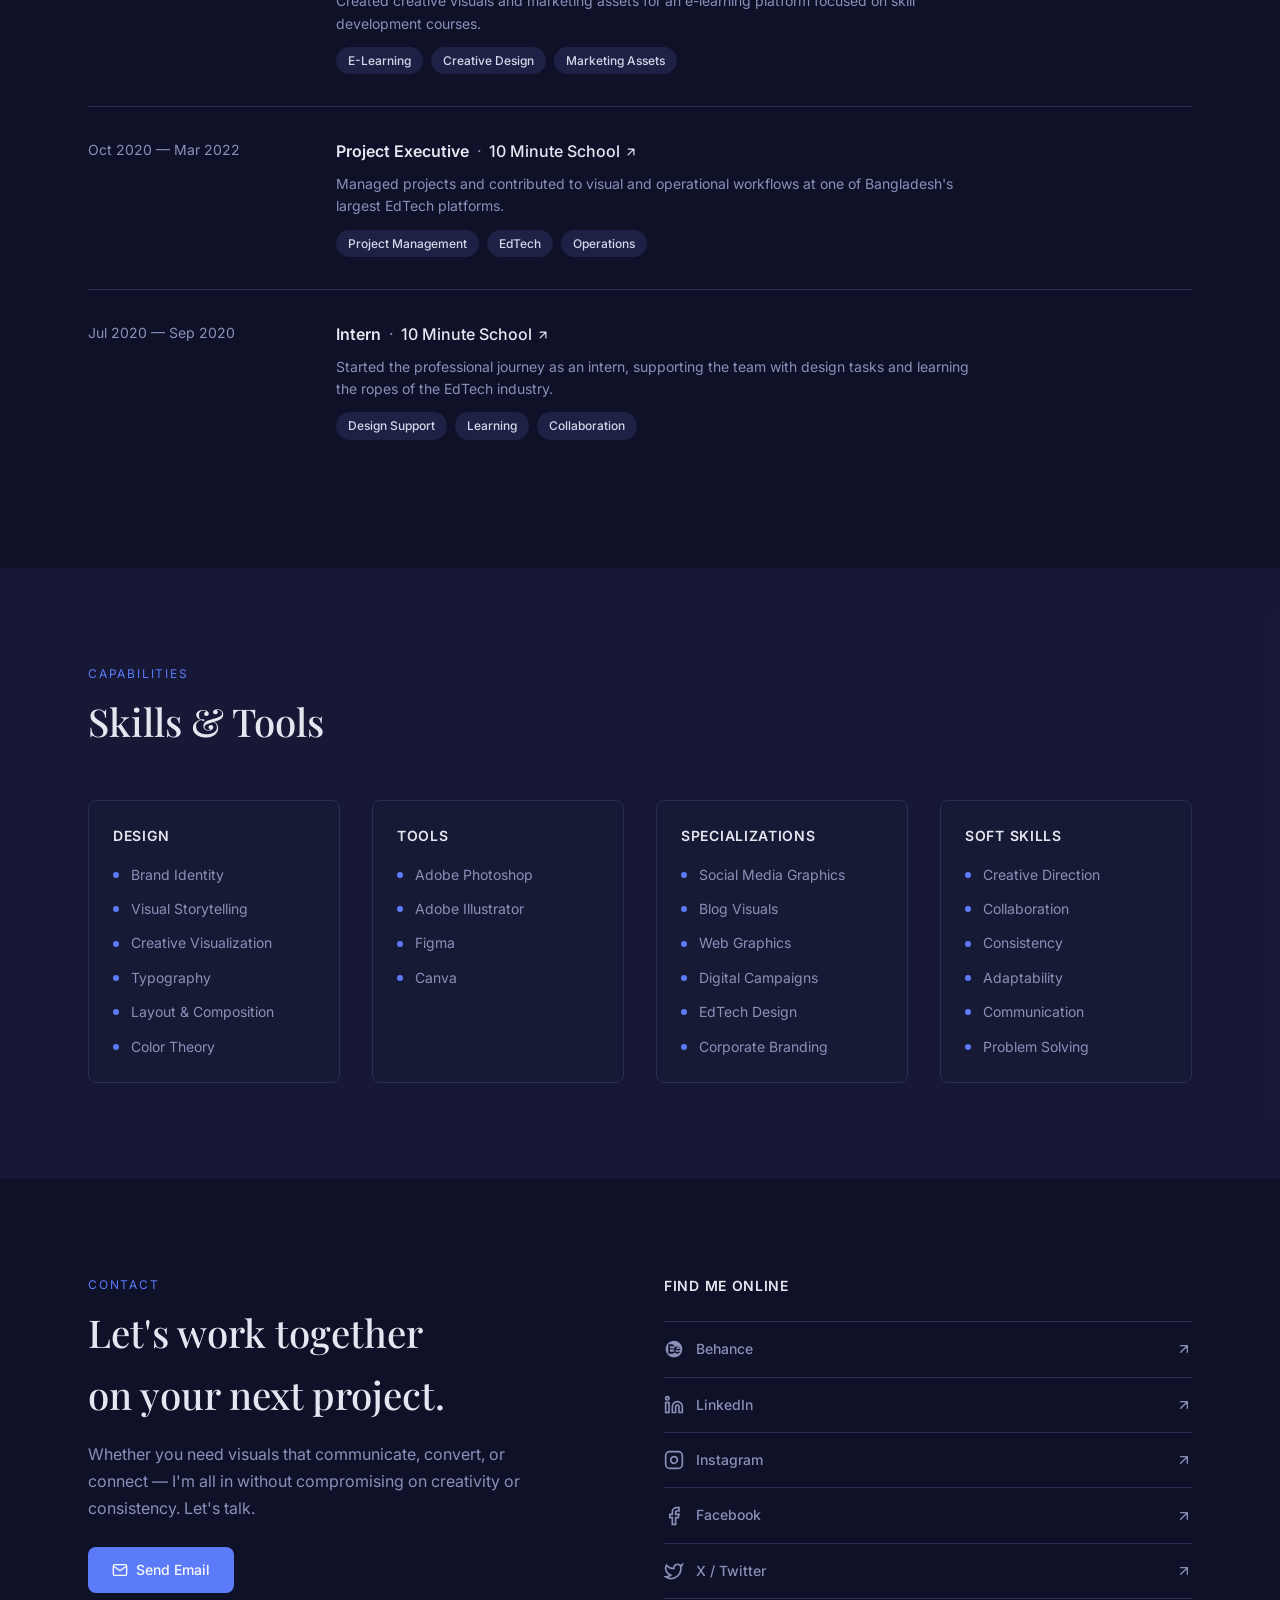
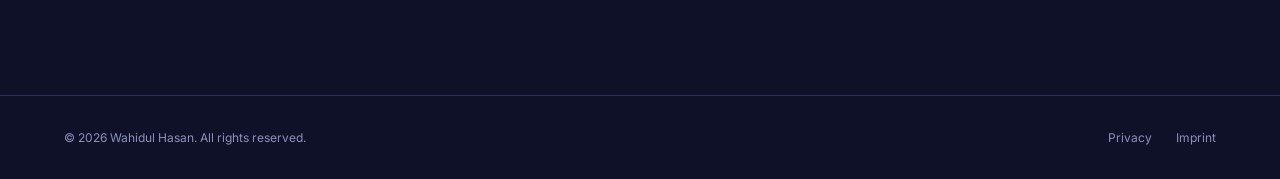
==== commit 41fb43ca: "added Behance Link to the portfolio" ====
--- a/index.html
+++ b/index.html
@@ -10,8 +10,8 @@
   <link href="https://fonts.googleapis.com/css2?family=Inter:wght@400;500;600;700&family=Playfair+Display:wght@400;500;600;700&display=swap" rel="stylesheet" />
   <link rel="stylesheet" href="style.css">
 </head>
+
 <body>
-
   <!-- ===== HEADER ===== -->
   <header class="header">
     <div class="header-inner">
@@ -66,7 +66,7 @@
           </div>
           <div class="hero-photo">
             <div class="hero-photo-frame">
-              <img src="/photos/wahidPic.png" alt="Wahidul Hasan profile photo" />
+              <img src="photos/wahidPic.png" alt="Wahidul Hasan profile photo" />
             </div>
             <div class="hero-photo-glow-1"></div>
             <div class="hero-photo-glow-2"></div>
@@ -84,7 +84,7 @@
       <div class="container">
         <div class="section-header">
           <p class="section-label">Portfolio</p>
-          <h2 class="section-heading">Selected Work</h2>
+          <h2 class="section-heading">Some of My Work</h2>
         </div>
         <div class="work-grid">
 
@@ -379,6 +379,20 @@
           <div>
             <h3 class="socials-title">Find Me Online</h3>
 
+            <!-- Behance -->
+            <a href="https://www.behance.net/wahiiidhasan" target="_blank" rel="noopener noreferrer" class="social-link">
+              <div class="social-link-left">
+                <svg xmlns="http://www.w3.org/2000/svg" viewBox="0 0 24 24" fill="currentColor">
+                  <path d="M7.2 11.2h3.6c1.1 0 1.7-.5 1.7-1.3 0-.9-.7-1.3-1.7-1.3H7.2v2.6zm0 4h3.8c1.3 0 2-.6 2-1.5 0-1-.7-1.5-2-1.5H7.2v3zm7.3-8.6h4.4V5.1h-4.4v1.5zm2.2 3.3c-1.3 0-2 .9-2.1 2.1h4.1c-.1-1.3-.7-2.1-2-2.1zM12 2C6.5 2 2 6.5 2 12s4.5 10 10 10 10-4.5 10-10S17.5 2 12 2zm.6 12.9c0 1.8-1.3 2.9-3.6 2.9H5.2V6.2h3.7c2.3 0 3.6 1.1 3.6 2.7 0 1.1-.6 1.9-1.5 2.2 1 .3 1.6 1.1 1.6 2.1zm6.8-1.4h-5.8c.1 1.3 1 2.1 2.4 2.1.8 0 1.5-.3 1.9-.8l1.4.8c-.7 1.1-2 1.8-3.6 1.8-2.6 0-4.2-1.8-4.2-4.2s1.6-4.2 4.1-4.2c2.4 0 3.9 1.8 3.9 4.2 0 .4 0 .6-.1.8z"/>
+                </svg>
+                <span>Behance</span>
+              </div>
+              <svg class="arrow-icon" xmlns="http://www.w3.org/2000/svg" fill="none" viewBox="0 0 24 24" stroke-width="2" stroke="currentColor">
+                <path stroke-linecap="round" stroke-linejoin="round" d="M7 17L17 7M17 7H7M17 7v10"/>
+              </svg>
+            </a>
+
+            <!-- LinkedIn -->
             <a href="https://www.linkedin.com/in/wahiiidhasan/" target="_blank" rel="noopener noreferrer" class="social-link">
               <div class="social-link-left">
                 <svg xmlns="http://www.w3.org/2000/svg" fill="none" viewBox="0 0 24 24" stroke-width="2" stroke="currentColor"><path d="M16 8a6 6 0 0 1 6 6v7h-4v-7a2 2 0 0 0-2-2 2 2 0 0 0-2 2v7h-4v-7a6 6 0 0 1 6-6z"/><rect x="2" y="9" width="4" height="12"/><circle cx="4" cy="4" r="2"/></svg>
@@ -387,6 +401,7 @@
               <svg class="arrow-icon" xmlns="http://www.w3.org/2000/svg" fill="none" viewBox="0 0 24 24" stroke-width="2" stroke="currentColor"><path stroke-linecap="round" stroke-linejoin="round" d="M7 17L17 7M17 7H7M17 7v10"/></svg>
             </a>
 
+            <!-- Instagram -->
             <a href="https://www.instagram.com/wah111d" target="_blank" rel="noopener noreferrer" class="social-link">
               <div class="social-link-left">
                 <svg xmlns="http://www.w3.org/2000/svg" fill="none" viewBox="0 0 24 24" stroke-width="2" stroke="currentColor"><rect x="2" y="2" width="20" height="20" rx="5" ry="5"/><path d="M16 11.37A4 4 0 1 1 12.63 8 4 4 0 0 1 16 11.37z"/><line x1="17.5" y1="6.5" x2="17.51" y2="6.5"/></svg>
@@ -394,6 +409,8 @@
               </div>
               <svg class="arrow-icon" xmlns="http://www.w3.org/2000/svg" fill="none" viewBox="0 0 24 24" stroke-width="2" stroke="currentColor"><path stroke-linecap="round" stroke-linejoin="round" d="M7 17L17 7M17 7H7M17 7v10"/></svg>
             </a>
+
+            <!-- Facebook -->
             <a href="https://www.facebook.com/wahiiidhasan" target="_blank" rel="noopener noreferrer" class="social-link">
               <div class="social-link-left">
                 <svg xmlns="http://www.w3.org/2000/svg" fill="none" viewBox="0 0 24 24" stroke-width="2" stroke="currentColor">
@@ -406,6 +423,7 @@
               </svg>
             </a>
 
+            <!-- Twitter -->
             <a href="https://x.com/wahiiidhasan" target="_blank" rel="noopener noreferrer" class="social-link">
               <div class="social-link-left">
                 <svg xmlns="http://www.w3.org/2000/svg" fill="none" viewBox="0 0 24 24" stroke-width="2" stroke="currentColor"><path d="M22 4s-.7 2.1-2 3.4c1.6 10-9.4 17.3-18 11.6 2.2.1 4.4-.6 6-2C3 15.5.5 9.6 3 5c2.2 2.6 5.6 4.1 9 4-.9-4.2 4-6.6 7-3.8 1.1 0 3-1.2 3-1.2z"/></svg>
@@ -413,7 +431,6 @@
               </div>
               <svg class="arrow-icon" xmlns="http://www.w3.org/2000/svg" fill="none" viewBox="0 0 24 24" stroke-width="2" stroke="currentColor"><path stroke-linecap="round" stroke-linejoin="round" d="M7 17L17 7M17 7H7M17 7v10"/></svg>
             </a>
-
             <div class="social-link-border-end"></div>
           </div>
         </div>
--- a/style.css
+++ b/style.css
@@ -38,7 +38,10 @@
     }
 
     /* ===== BASE ===== */
-    html { font-size: 16px; }
+    html { 
+      font-size: 16px; 
+      scroll-behavior: smooth;
+    }
     body {
       font-family: var(--font-sans);
       background: var(--bg);
@@ -47,25 +50,64 @@
       -webkit-font-smoothing: antialiased;
       -moz-osx-font-smoothing: grayscale;
     }
-    a { text-decoration: none; color: inherit; }
-    img { display: block; max-width: 100%; }
-    ul { list-style: none; }
+    section {
+      scroll-margin-top: 90px;
+    }
+    a { 
+      text-decoration: none; 
+      color: inherit; 
+    }
+    img { 
+      display: block; 
+      max-width: 100%; 
+    }
+    ul { 
+      list-style: none; 
+    }
+
+    /* ===== MOBILE SMOOTH SCROLL ===== */
+    @media (max-width: 768px) {
+      html {
+        scroll-behavior: smooth;
+      }
+    }
 
     /* ===== UTILITY ===== */
-    .container { max-width: 72rem; margin: 0 auto; padding: 0 1.5rem; }
-    .sr-only { position: absolute; width: 1px; height: 1px; padding: 0; margin: -1px; overflow: hidden; clip: rect(0,0,0,0); white-space: nowrap; border: 0; }
+    .container { 
+      max-width: 72rem; 
+      margin: 0 auto; 
+      padding: 0 1.5rem; }
+    .sr-only { 
+      position: absolute; 
+      width: 1px; 
+      height: 1px; 
+      padding: 0; 
+      margin: -1px; 
+      overflow: hidden; 
+      clip: rect(0,0,0,0); 
+      white-space: nowrap; 
+      border: 0; 
+    }
 
     /* ===== HEADER ===== */
     .header {
-      position: fixed; top: 0; left: 0; right: 0; z-index: 50;
+      position: fixed; 
+      top: 0; 
+      left: 0; 
+      right: 0; 
+      z-index: 50;
       background: color-mix(in srgb, var(--bg) 80%, transparent);
       backdrop-filter: blur(12px);
       -webkit-backdrop-filter: blur(12px);
       border-bottom: 1px solid var(--border);
     }
     .header-inner {
-      max-width: 72rem; margin: 0 auto; padding: 1rem 1.5rem;
-      display: flex; align-items: center; justify-content: space-between;
+      max-width: 72rem; 
+      margin: 0 auto; 
+      padding: 1rem 1.5rem;
+      display: flex; 
+      align-items: center; 
+      justify-content: space-between;
     }
     .header-brand { display: flex; flex-direction: column; }
     .header-name { font-size: 1rem; font-weight: 600; letter-spacing: -0.01em; color: var(--fg); }
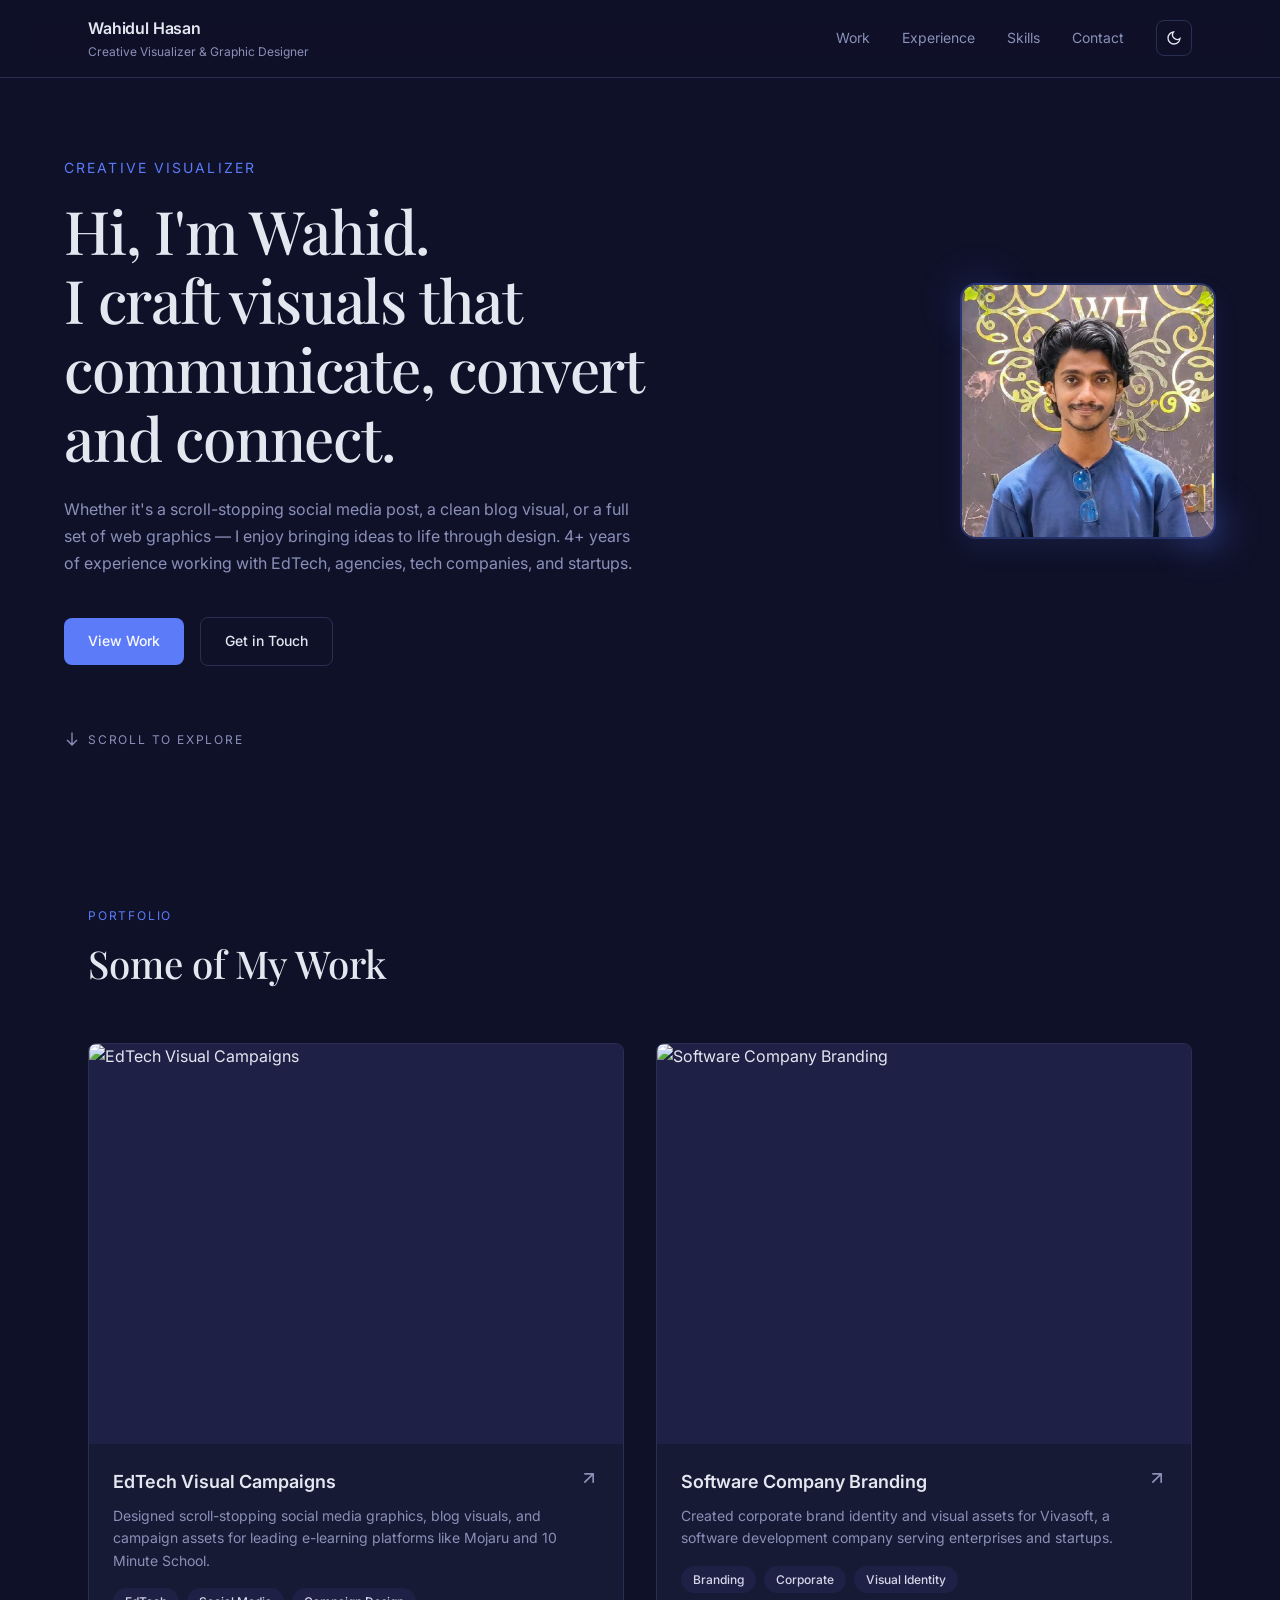
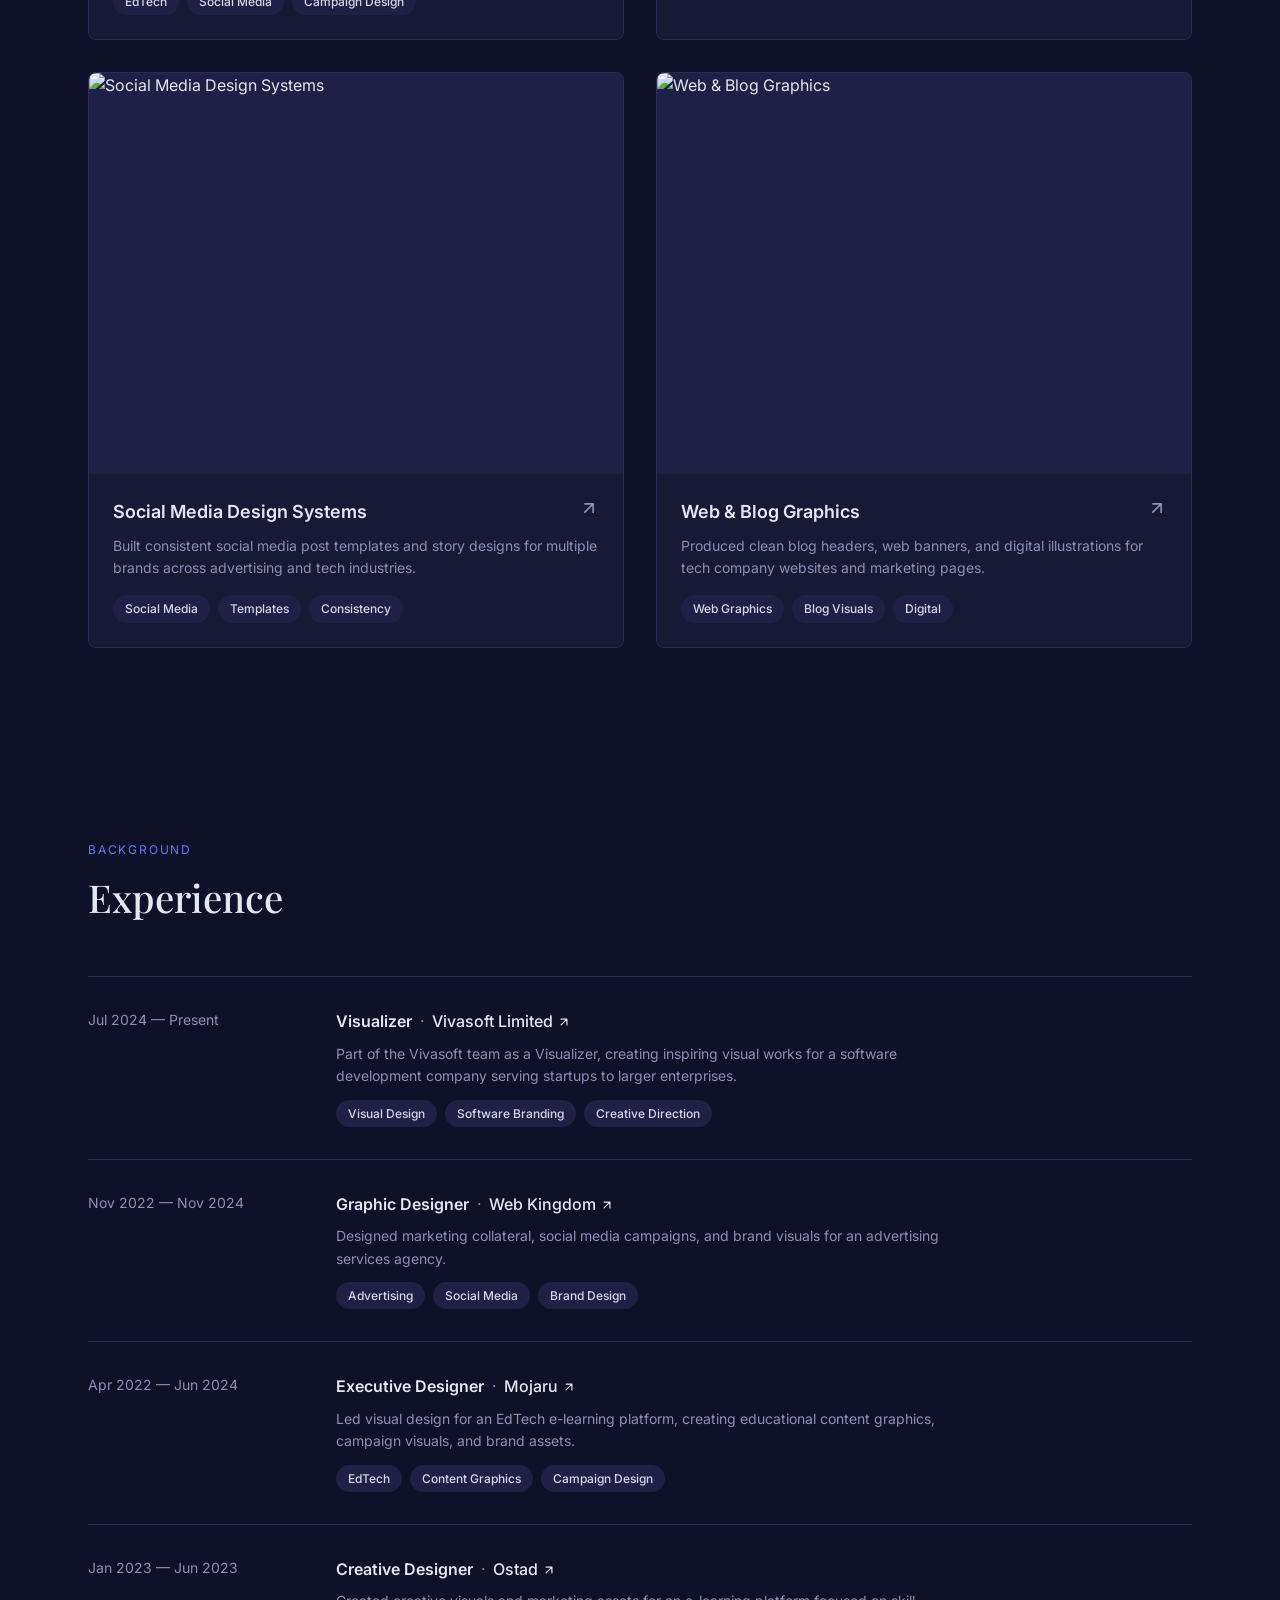
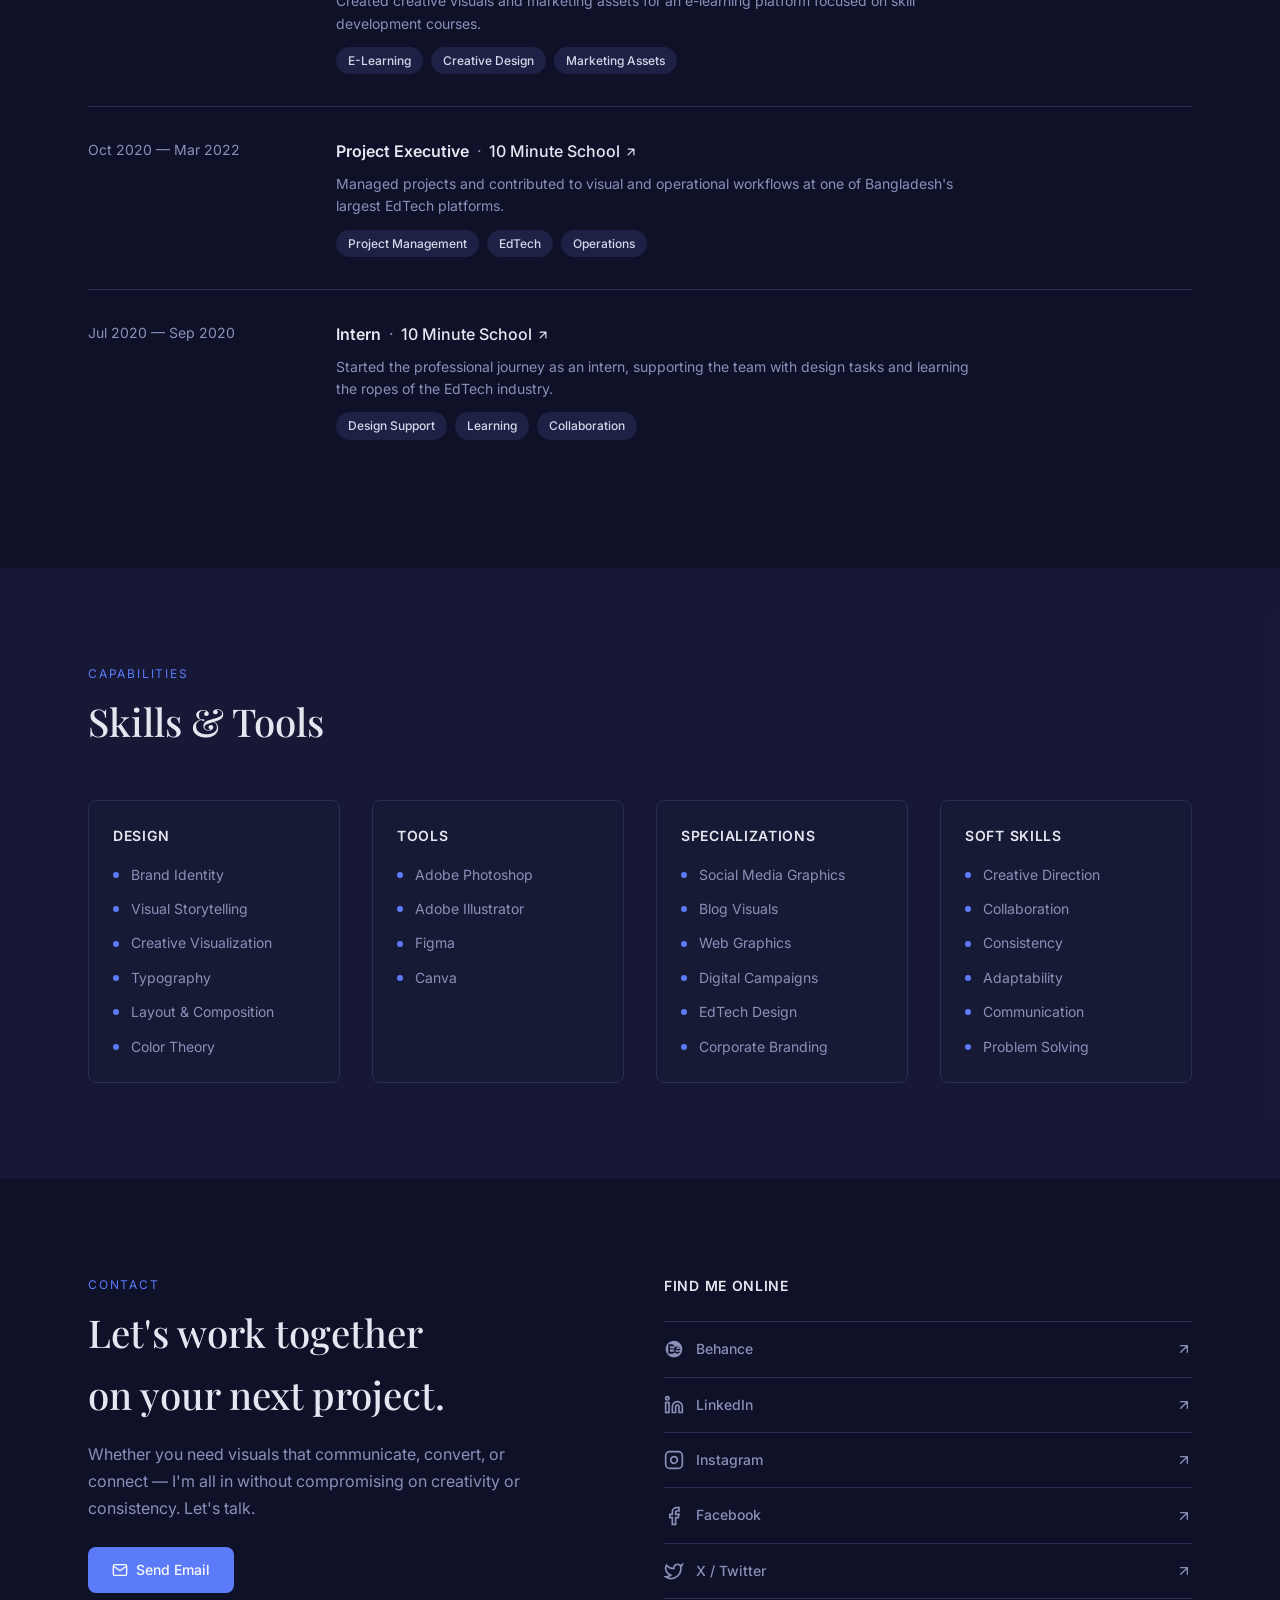
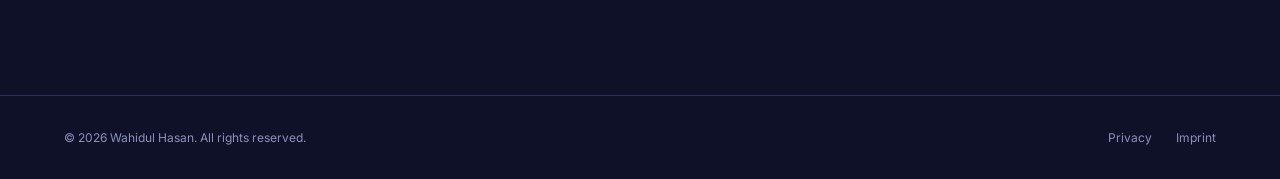
==== commit b6dd6081: "added xml file for SEO" ====
--- a/index.html
+++ b/index.html
@@ -1,15 +1,61 @@
 <!DOCTYPE html>
 <html lang="en" class="dark scroll-smooth">
 <head>
+  <!-- Basic SEO -->
   <meta charset="UTF-8" />
   <meta name="viewport" content="width=device-width, initial-scale=1.0" />
-  <title>Wahidul Hasan | Creative Visualizer</title>
-  <meta name="description" content="Creative Visualizer crafting visuals that communicate, convert and connect. Portfolio of Wahidul Hasan." />
-  <link rel="preconnect" href="https://fonts.googleapis.com" />
-  <link rel="preconnect" href="https://fonts.gstatic.com" crossorigin />
-  <link href="https://fonts.googleapis.com/css2?family=Inter:wght@400;500;600;700&family=Playfair+Display:wght@400;500;600;700&display=swap" rel="stylesheet" />
+
+  <title>Wahidul Hasan - Creative Visualizer & Graphic Designer</title>
+
+
+  <meta name="description" content="Portfolio of Wahidul Hasan — Creative Visualizer & Graphic Designer crafting visuals that communicate, convert and connect. Specializing in branding, UI/UX and visual storytelling.">
+  <meta name="keywords" content="Wahidul Hasan, creative visualizer, graphic designer, UI UX designer, branding designer, logo designer, social media designer, portfolio, Bangladesh designer">
+  <meta name="author" content="Wahidul Hasan">
+
+  <!-- Structured Data (Google SEO Boost) -->
+  <script type="application/ld+json">
+  {
+    "@context": "https://schema.org",
+    "@type": "Person",
+    "name": "Wahidul Hasan",
+    "url": "https://faysaldurlov.github.io/wahid_portfolio/",
+    "image": "https://faysaldurlov.github.io/wahid_portfolio/photos/wahidPic.png",
+    "jobTitle": "Creative Visualizer & Graphic Designer",
+    "description": "Creative Visualizer & Graphic Designer specializing in branding, UI/UX, and visual storytelling.",
+    "sameAs": [
+      "https://www.behance.net/wahiiidhasan",
+      "https://www.linkedin.com/in/wahiiidhasan/",
+      "https://www.instagram.com/wah111d",
+      "https://www.facebook.com/wahiiidhasan"
+    ]
+  }
+  </script>
+
+  <!-- Open Graph -->
+  <meta property="og:title" content="Wahidul Hasan — Creative Visualizer & Graphic Designer">
+  <meta property="og:description" content="Creative design portfolio of Wahidul Hasan — branding, UI/UX and visual storytelling.">
+  <meta property="og:image" content="https://faysaldurlov.github.io/wahid_portfolio/photos/wahidPic.png">
+  <meta property="og:url" content="https://faysaldurlov.github.io/wahid_portfolio/">
+  <meta property="og:type" content="website">
+
+  <!-- Twitter Card -->
+  <meta name="twitter:card" content="summary_large_image">
+  <meta name="twitter:title" content="Wahidul Hasan — Creative Visualizer & Graphic Designer">
+  <meta name="twitter:description" content="Creative design portfolio of Wahidul Hasan — branding, UI/UX and visual storytelling.">
+  <meta name="twitter:image" content="https://faysaldurlov.github.io/wahid_portfolio/photos/wahidPic.png">
+
+  <!-- Performance -->
+  <link rel="preconnect" href="https://fonts.googleapis.com">
+  <link rel="preconnect" href="https://fonts.gstatic.com" crossorigin>
+  <link rel="preload" href="style.css" as="style">
+
+  <!-- Fonts -->
+  <link href="https://fonts.googleapis.com/css2?family=Inter:wght@400;500;600;700&family=Playfair+Display:wght@400;500;600;700&display=swap" rel="stylesheet">
+
+  <!-- Styles -->
   <link rel="stylesheet" href="style.css">
 </head>
+
 
 <body>
   <!-- ===== HEADER ===== -->
@@ -17,7 +63,7 @@
     <div class="header-inner">
       <a href="#" class="header-brand">
         <span class="header-name">Wahidul Hasan</span>
-        <span class="header-title">Creative Visualizer</span>
+        <span class="header-title">Creative Visualizer & Graphic Designer</span>
       </a>
       <nav class="desktop-nav">
         <a href="#work">Work</a>
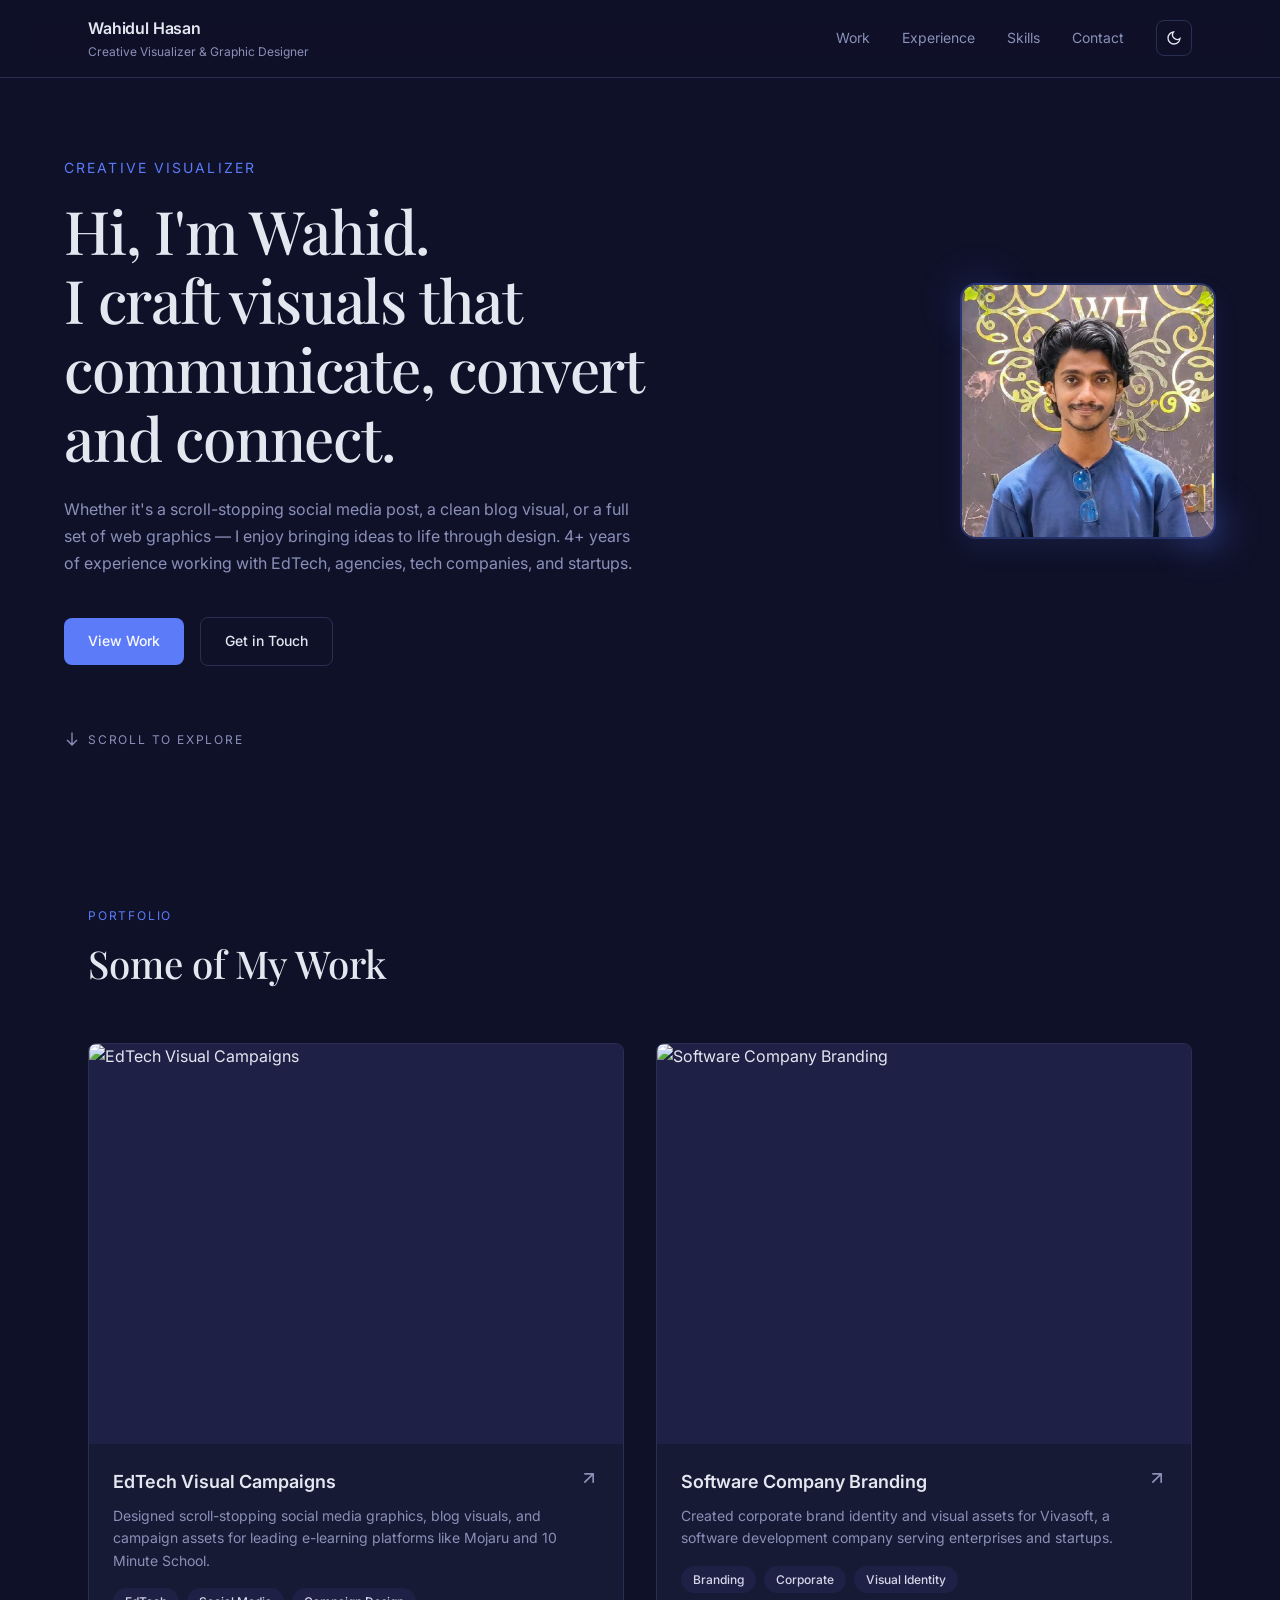
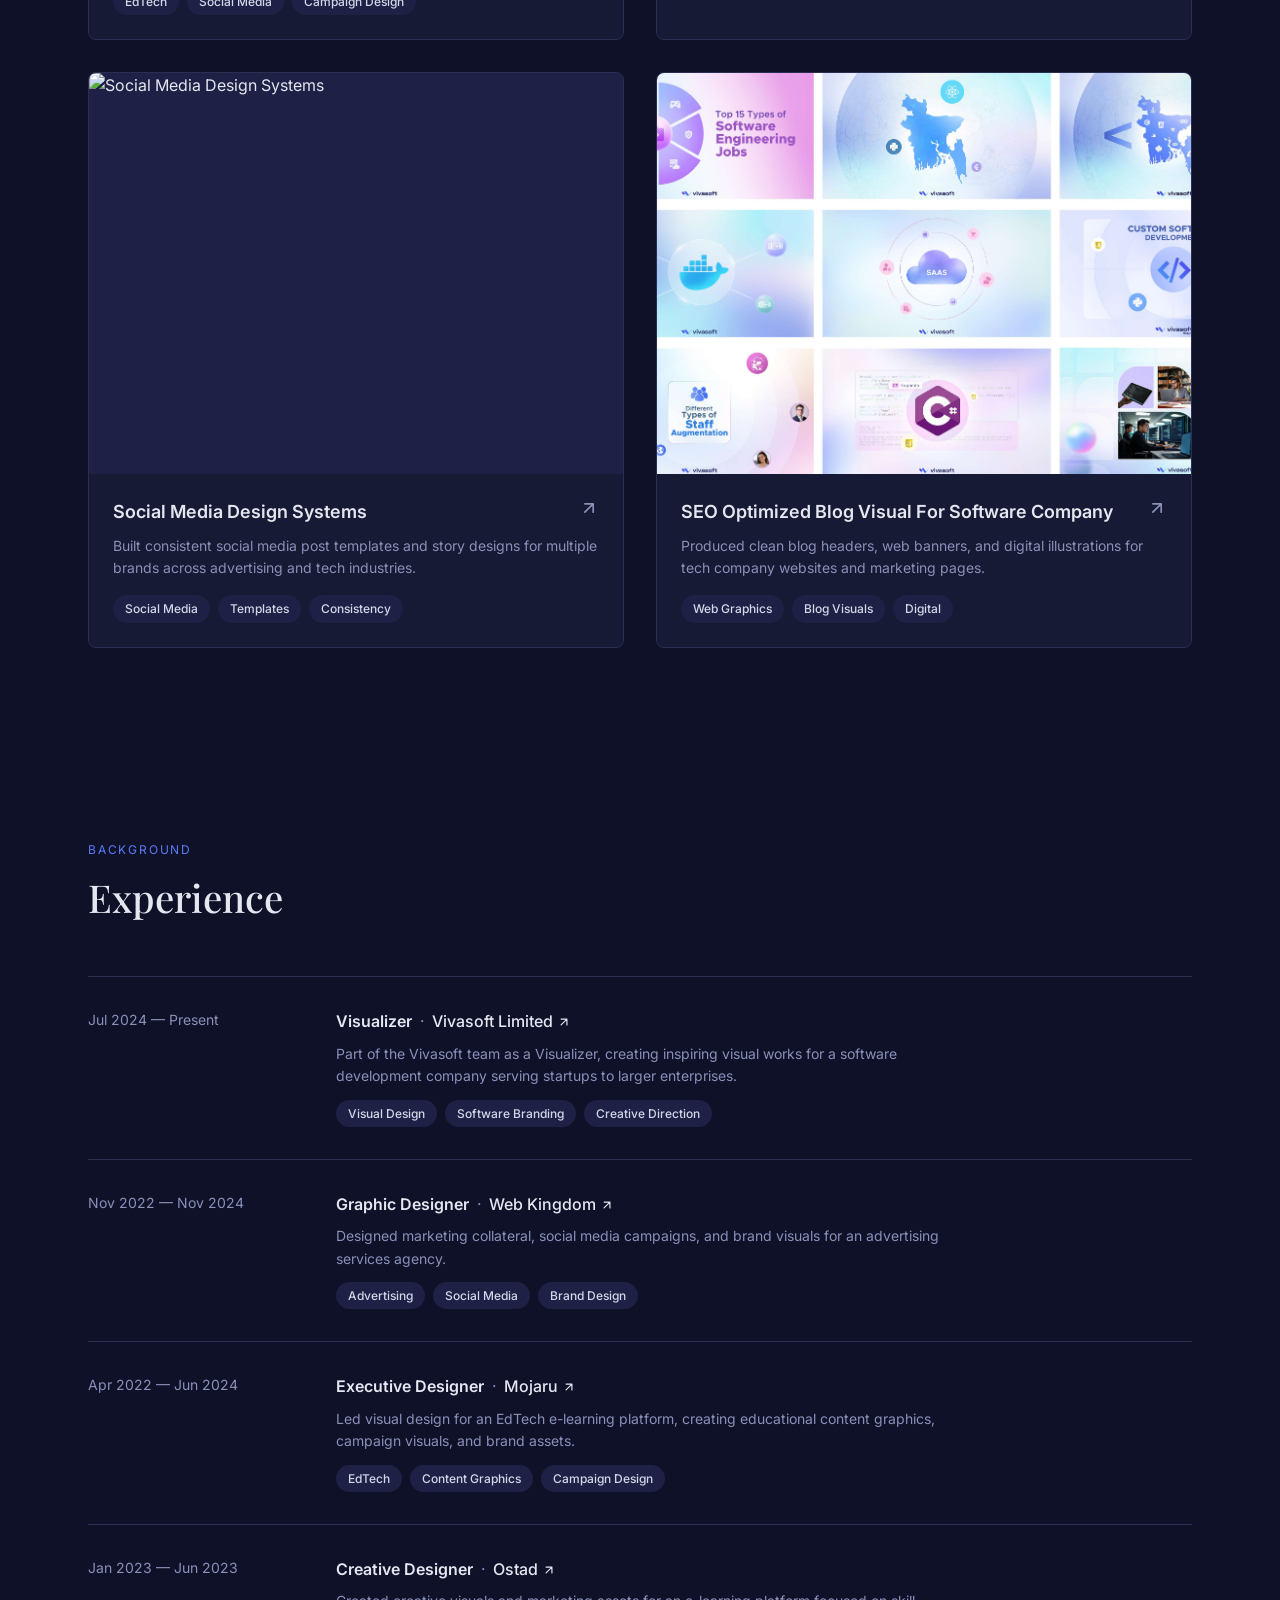
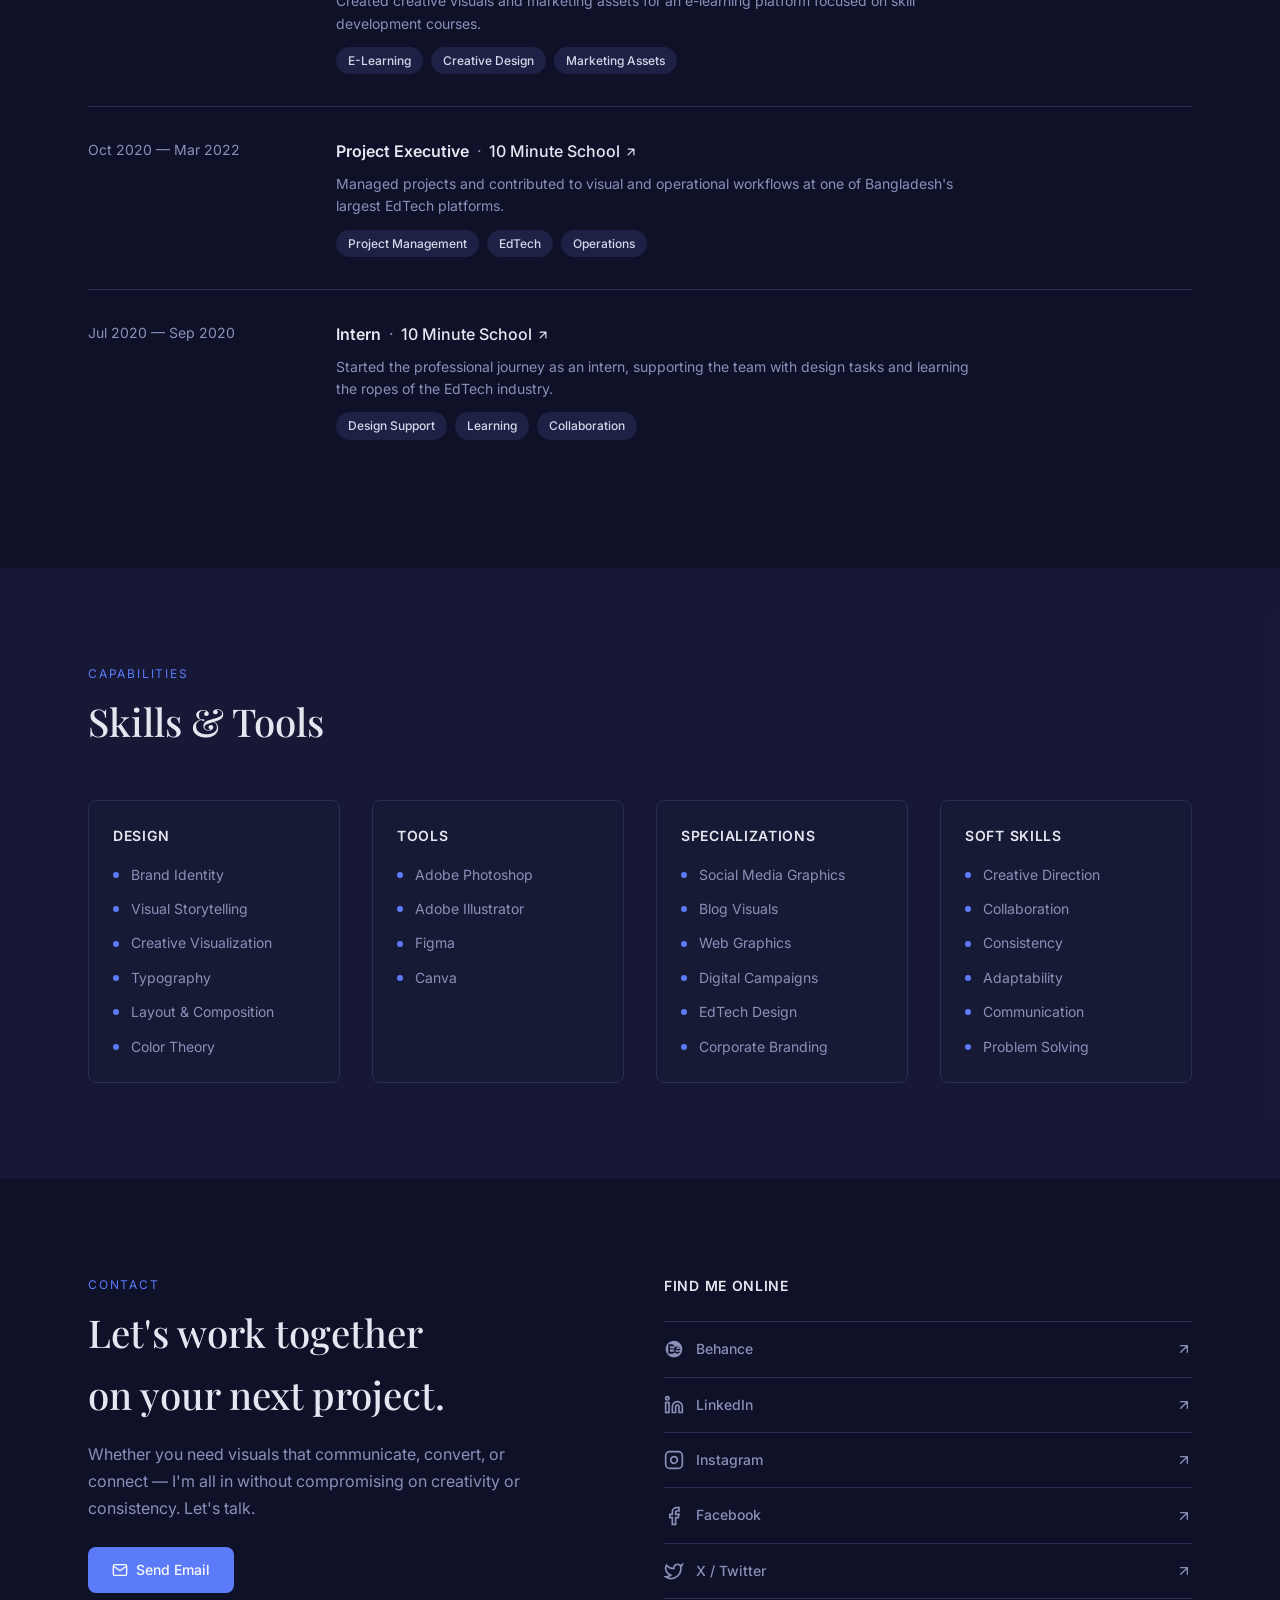
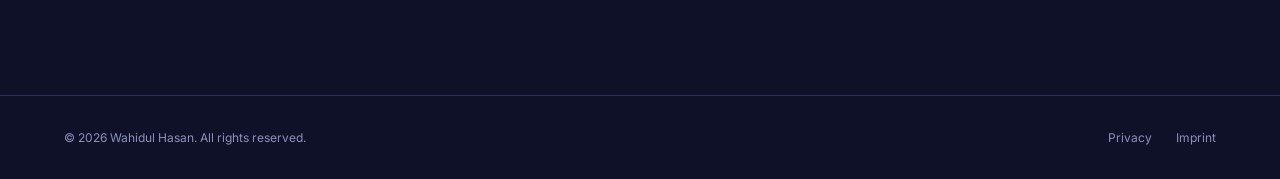
==== commit 41621f55: "blog added" ====
--- a/index.html
+++ b/index.html
@@ -191,11 +191,11 @@
           <a href="https://www.behance.net/gallery/232920399/Vivasoft-SEO-Optimized-Blog-Feature-Images" target="_blank" rel="noopener noreferrer">
             <article class="work-card">
                     <div class="work-card-image">
-                    <img src="/images/project-4.jpg" alt="Web & Blog Graphics" />
+                    <img src="works/Vivasoft-Blog-Thumbnails-Design-Wahidul-Hasan.jpg.png" alt="Web & Blog Graphics" />
                     </div>
                     <div class="work-card-body">
                     <div class="work-card-top">
-                        <h3 class="work-card-title">Web &amp; Blog Graphics</h3>
+                        <h3 class="work-card-title">SEO Optimized Blog Visual For Software Company</h3>
                         <svg xmlns="http://www.w3.org/2000/svg" fill="none" viewBox="0 0 24 24" stroke-width="2" stroke="currentColor"><path stroke-linecap="round" stroke-linejoin="round" d="M7 17L17 7M17 7H7M17 7v10"/></svg>
                     </div>
                     <p class="work-card-desc">Produced clean blog headers, web banners, and digital illustrations for tech company websites and marketing pages.</p>
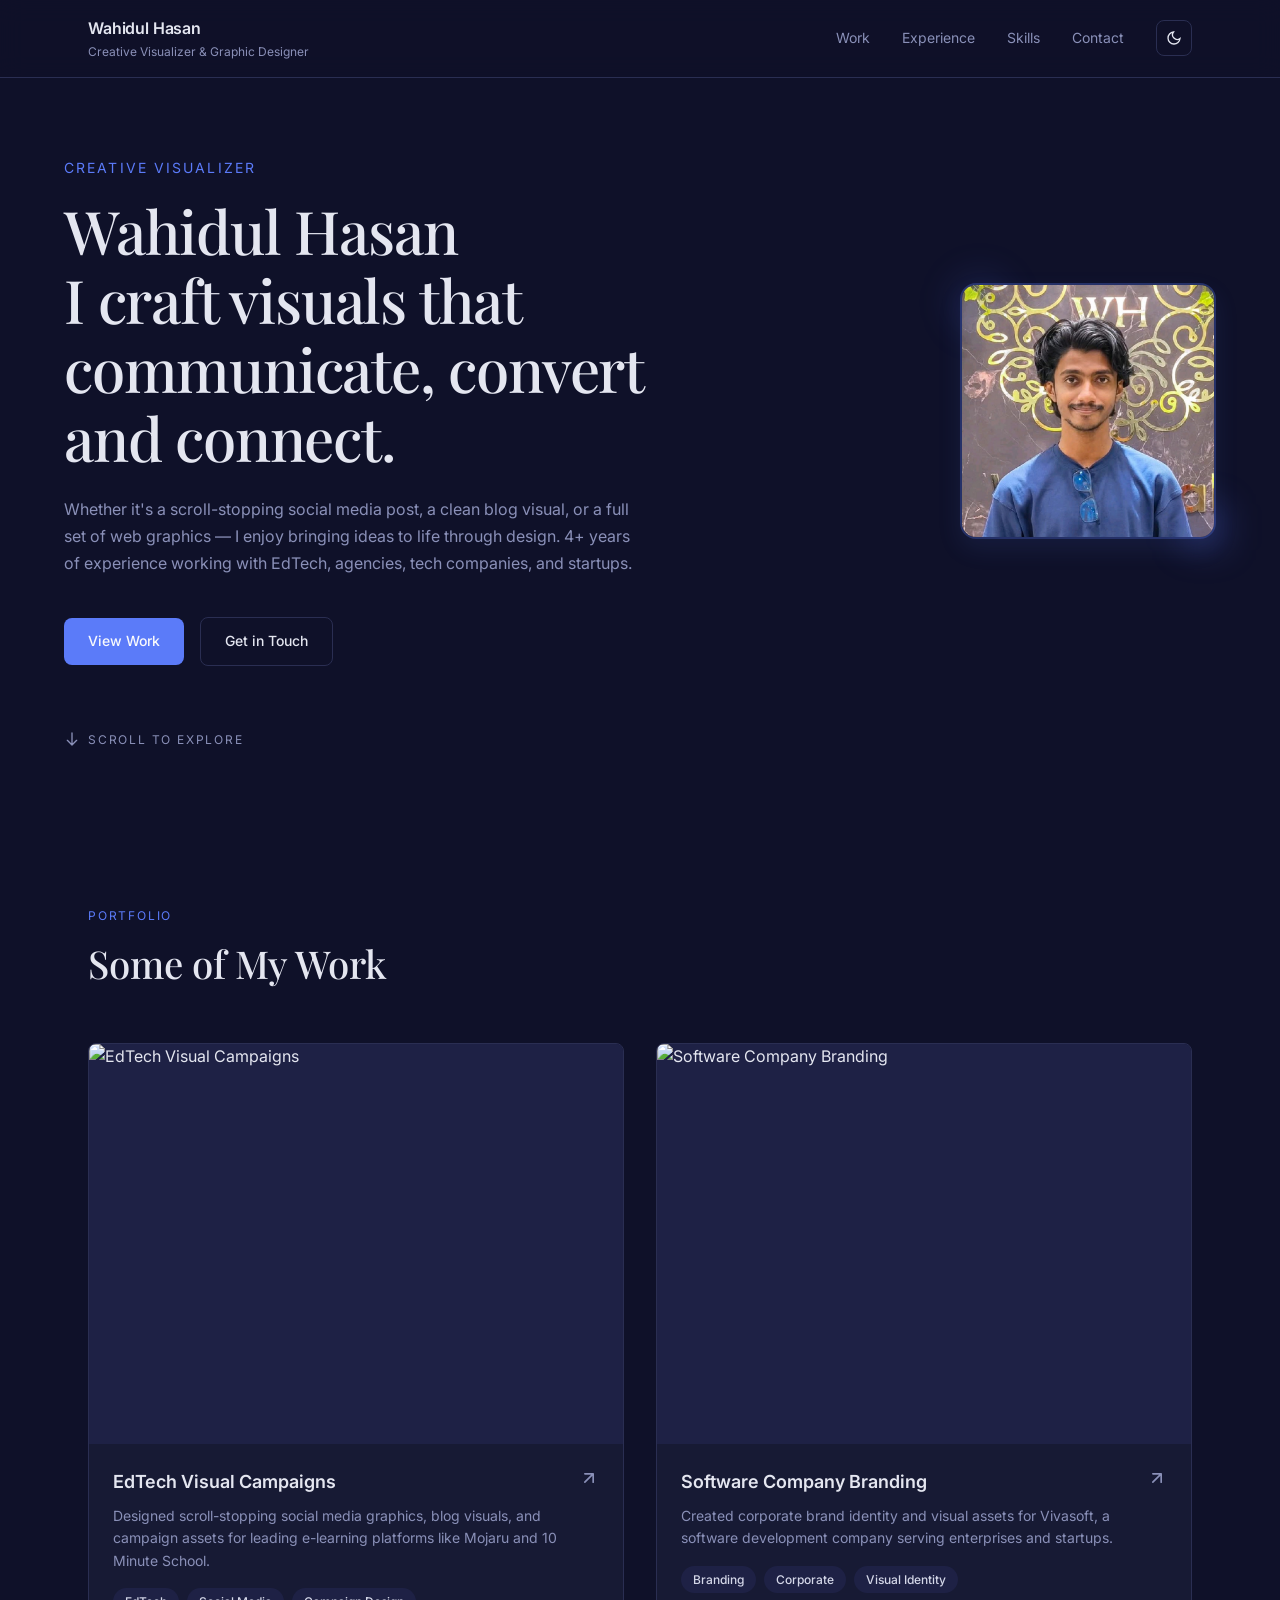
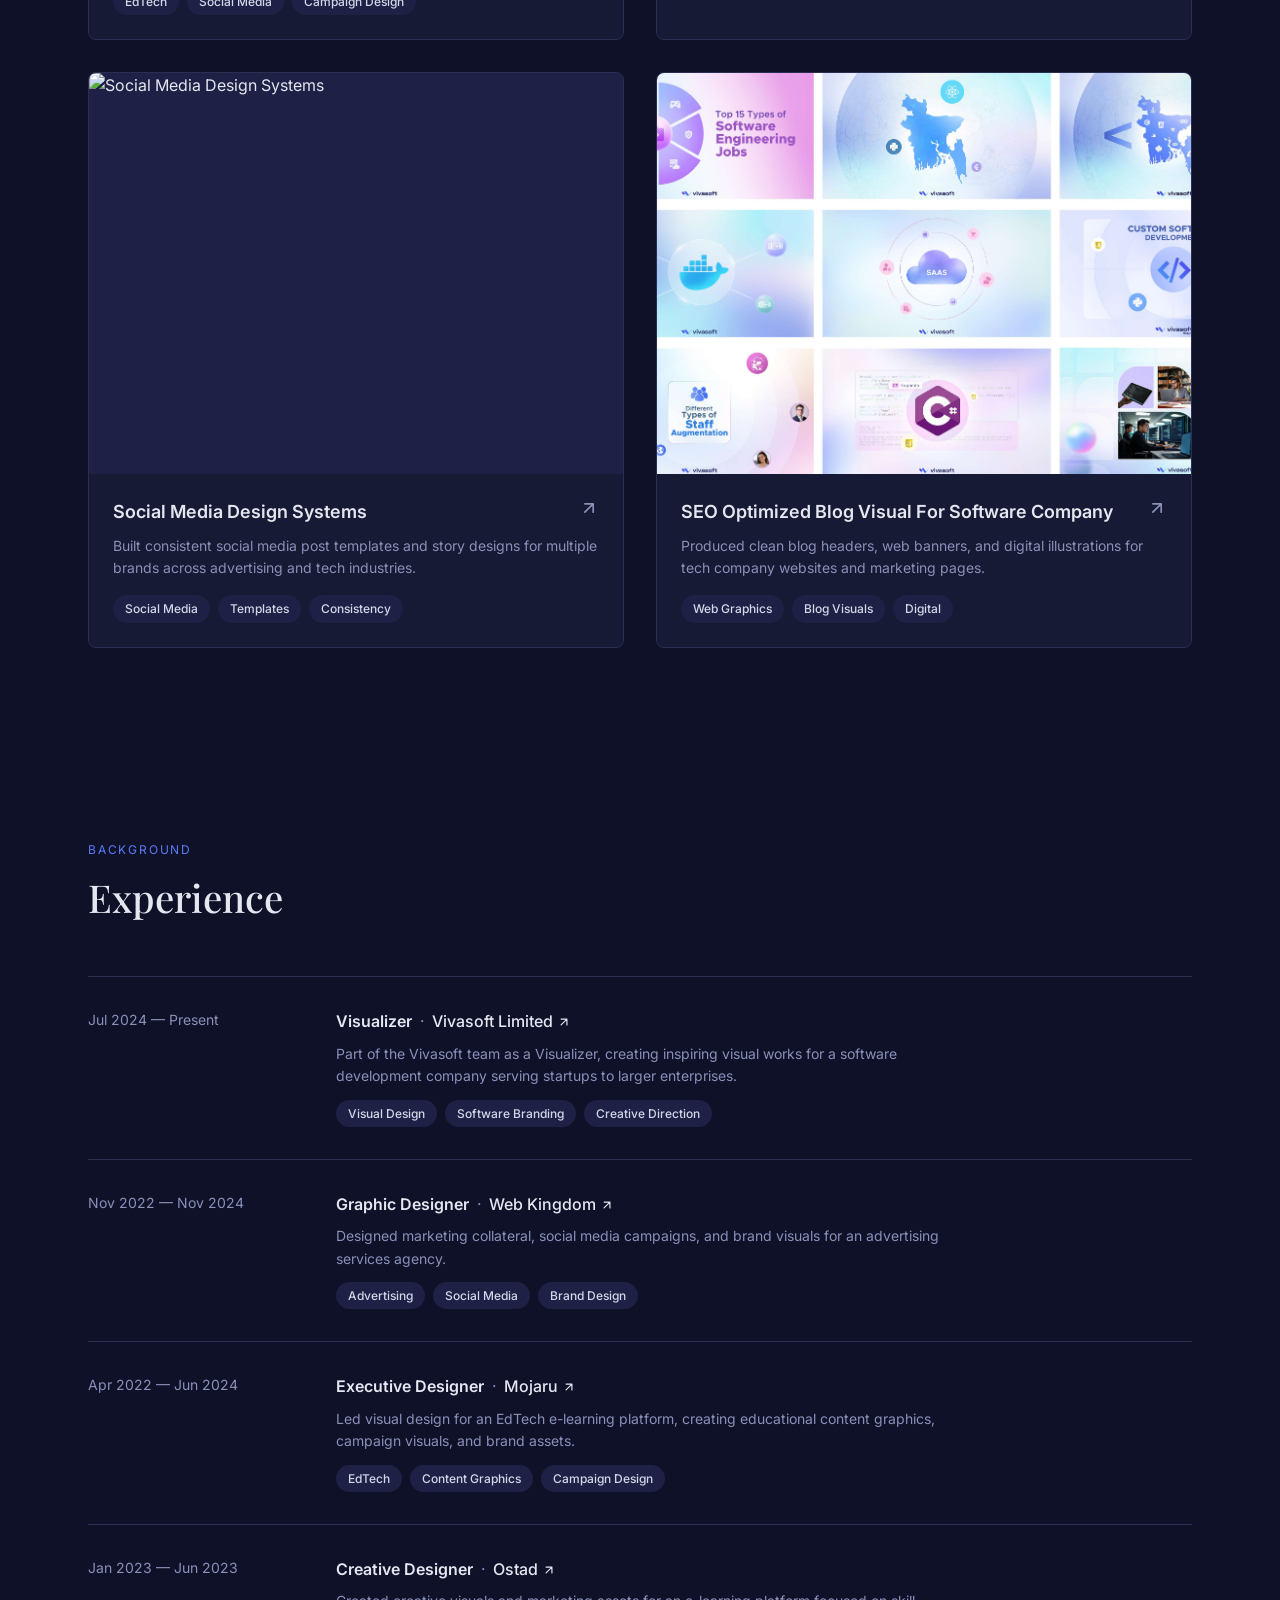
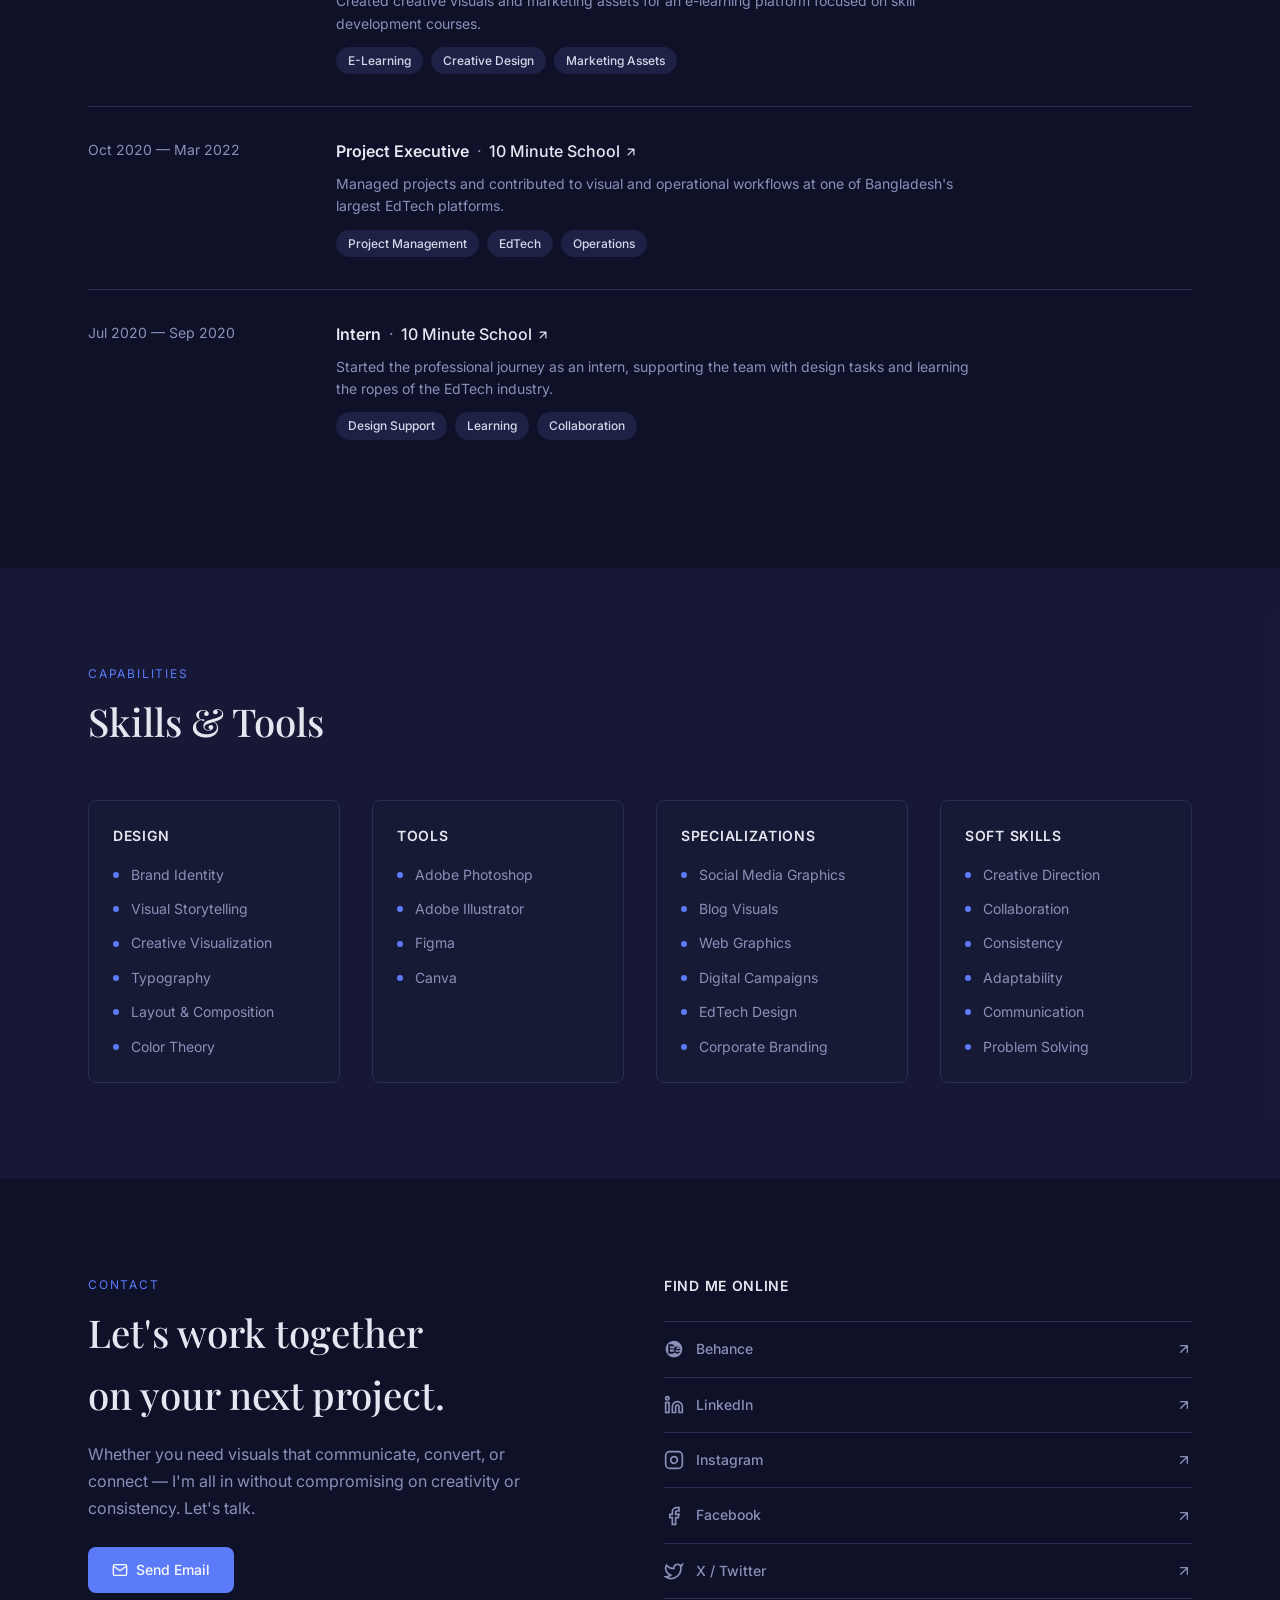
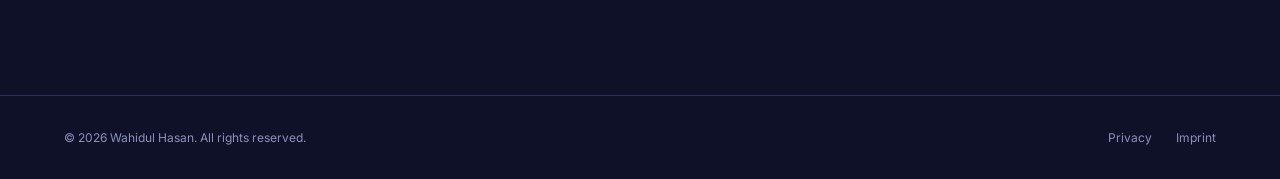
==== commit 480f48b5: "edited heading" ====
--- a/index.html
+++ b/index.html
@@ -103,7 +103,7 @@
         <div class="hero-content">
           <div class="hero-text">
             <p class="hero-label">Creative Visualizer</p>
-            <h1 class="hero-heading">Hi, I'm Wahid.<br> I craft visuals that communicate, convert and connect.</h1>
+            <h1 class="hero-heading">Wahidul Hasan<br> I craft visuals that communicate, convert and connect.</h1>
             <p class="hero-description">Whether it's a scroll-stopping social media post, a clean blog visual, or a full set of web graphics &mdash; I enjoy bringing ideas to life through design. 4+ years of experience working with EdTech, agencies, tech companies, and startups.</p>
             <div class="hero-actions">
               <a href="#work" class="btn-primary">View Work</a>
